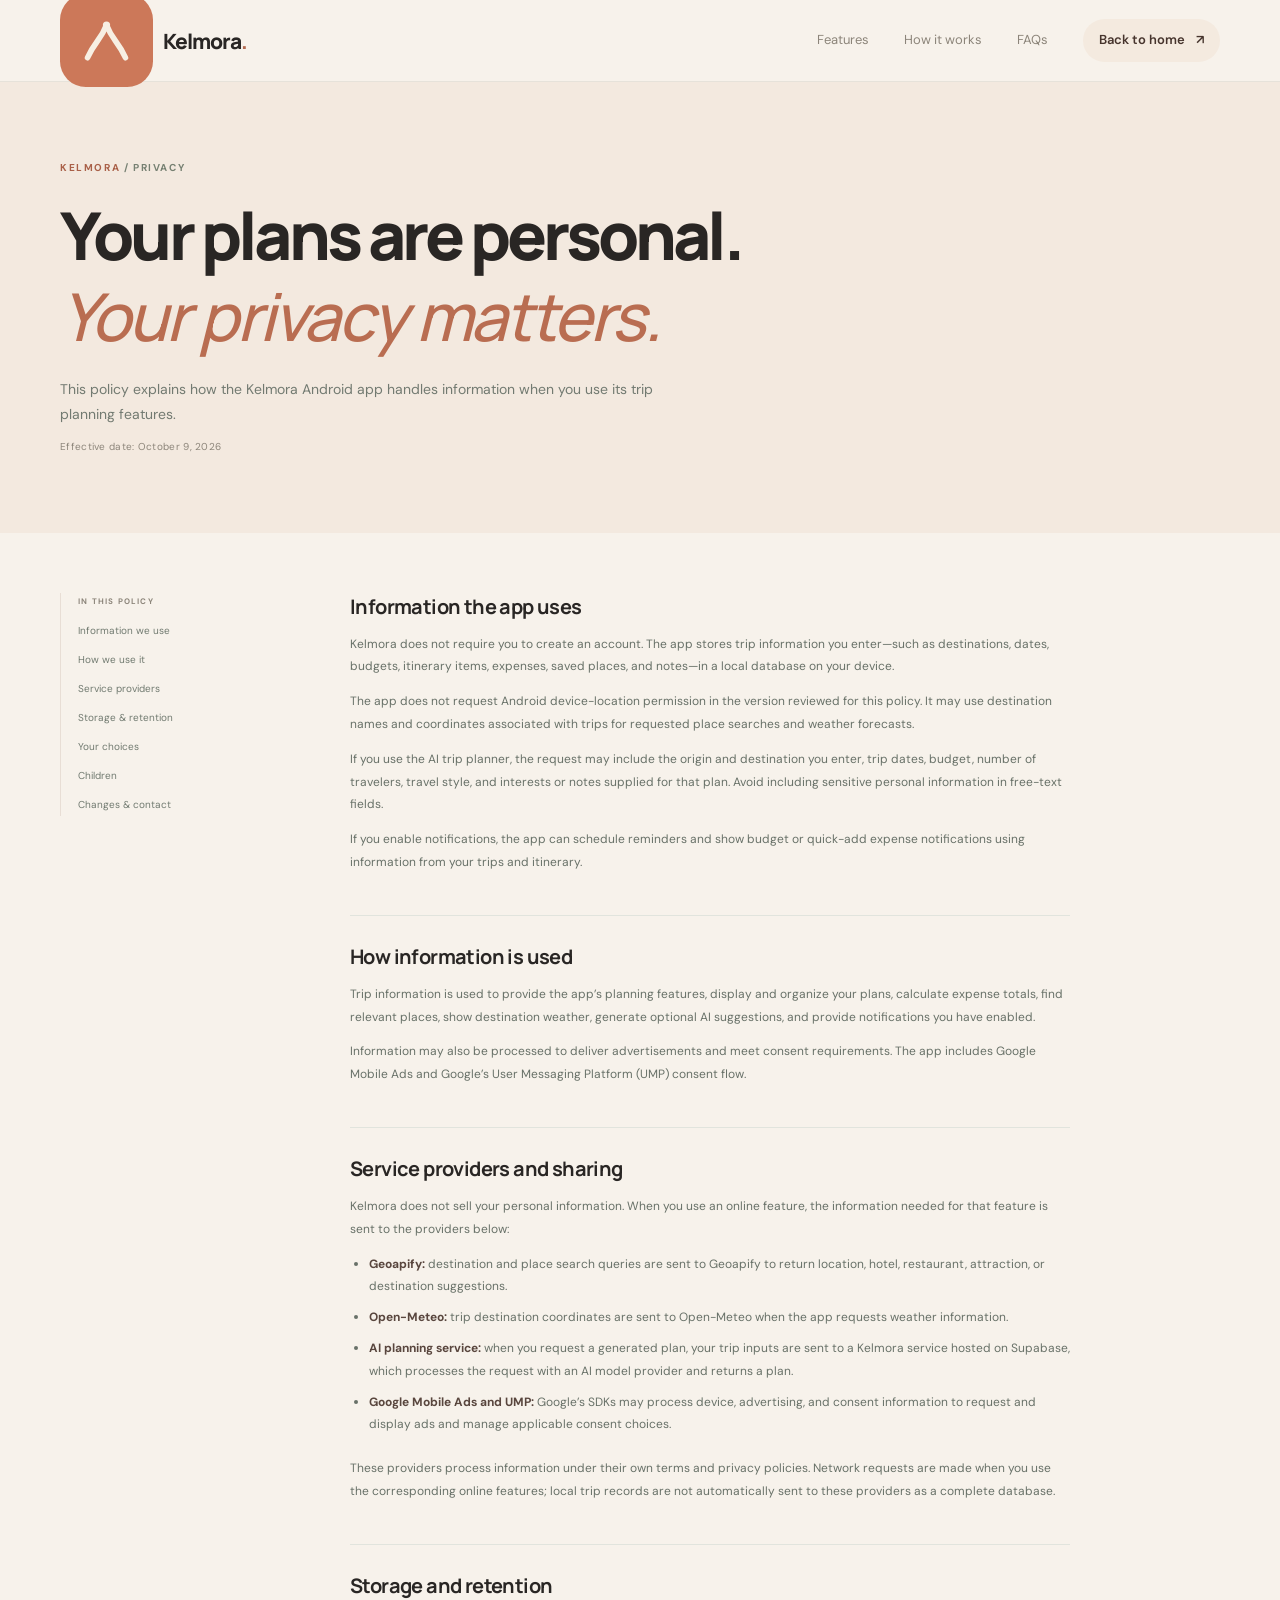
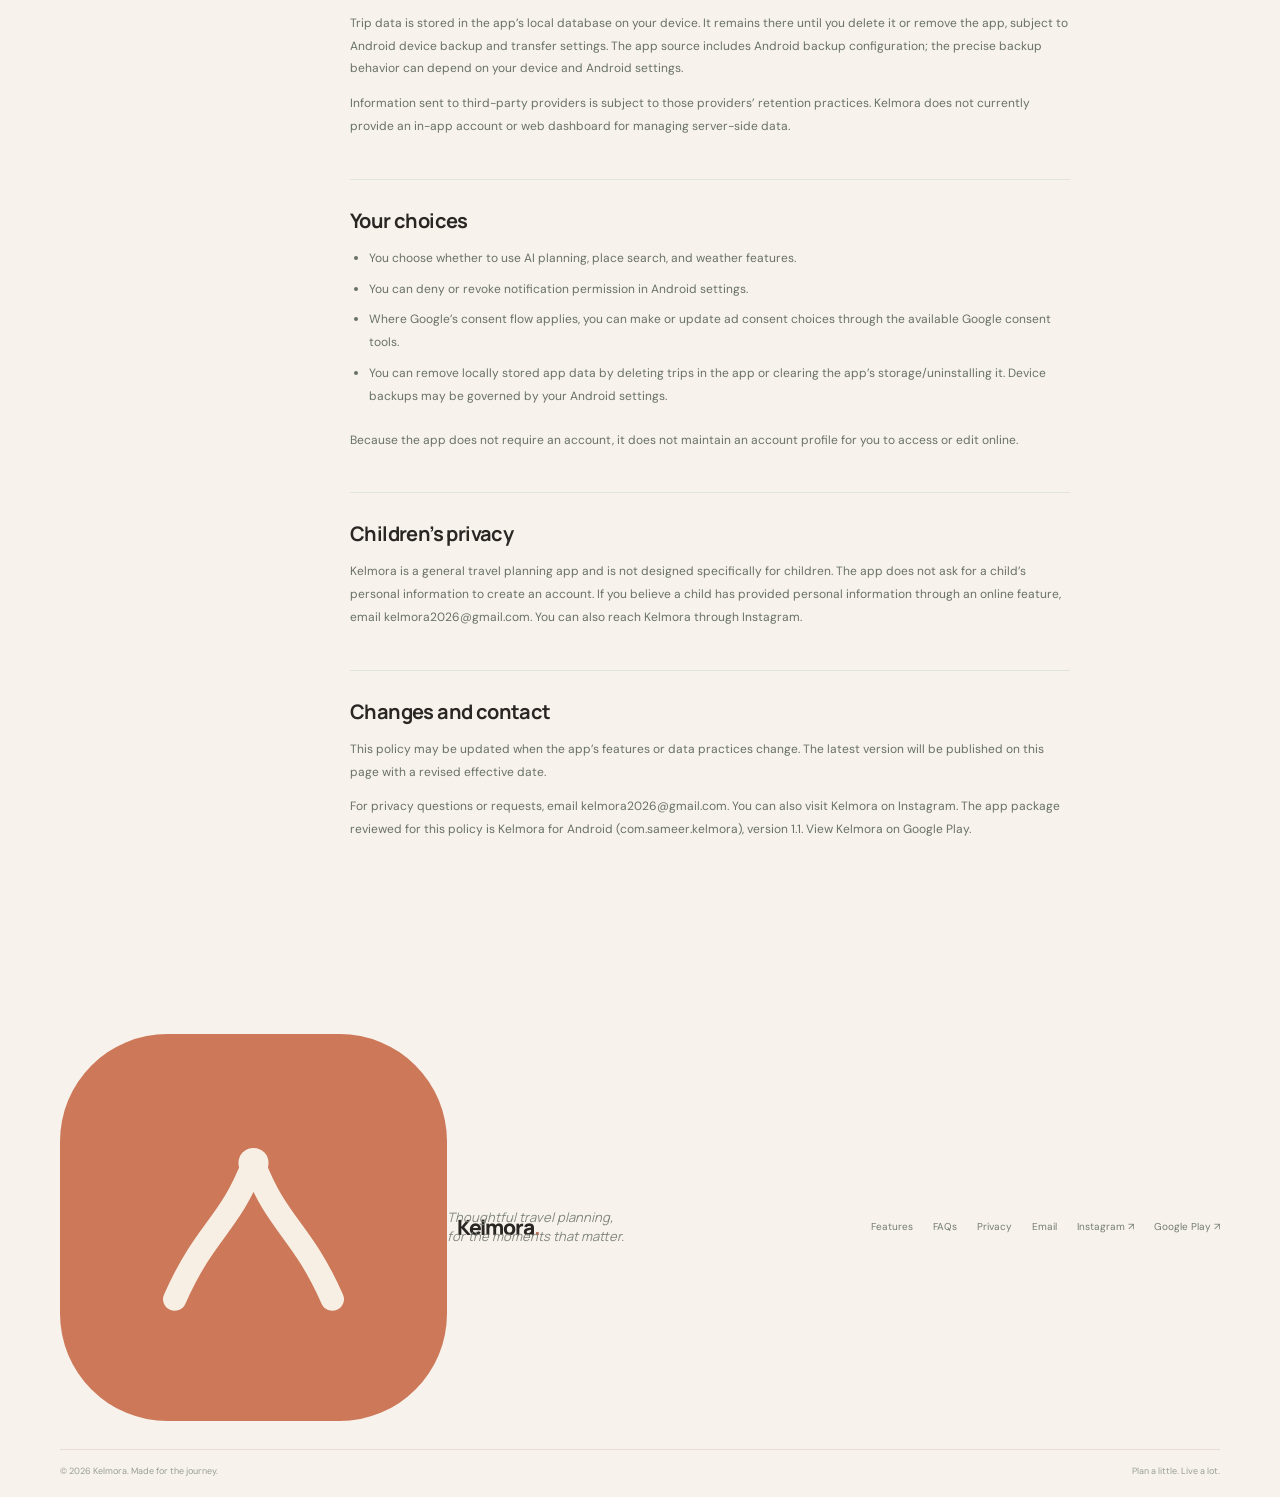
==== privacy.html @ a99af3a4 "Add files via upload" ====
<!doctype html>
<html lang="en">
<head>
  <meta charset="utf-8"><meta name="viewport" content="width=device-width, initial-scale=1"><meta name="theme-color" content="#F7F2EB">
  <meta name="description" content="Learn what information Kelmora uses, why it is used, and the choices available to you.">
  <title>Privacy Policy — Kelmora</title><link rel="preconnect" href="https://fonts.googleapis.com"><link rel="preconnect" href="https://fonts.gstatic.com" crossorigin><link href="https://fonts.googleapis.com/css2?family=DM+Sans:wght@400;500;600;700&family=Manrope:wght@400;500;600;700;800&display=swap" rel="stylesheet"><link rel="stylesheet" href="style.css"><script src="script.js" defer></script>
</head>
<body class="policy-page"><a class="skip-link" href="#main">Skip to content</a><header class="site-header"><nav class="nav shell" aria-label="Main navigation"><a class="brand" href="index.html"><img class="brand-logo" src="assets/kelmora-logo.svg" alt=""><span>Kelmora<span class="brand-period">.</span></span></a><button class="menu-toggle" type="button" aria-expanded="false" aria-controls="nav-links" aria-label="Open navigation"><span></span><span></span></button><div class="nav-links" id="nav-links"><a href="index.html#features">Features</a><a href="index.html#how-it-works">How it works</a><a href="index.html#faq">FAQs</a><a class="nav-cta" href="index.html">Back to home <span>↗</span></a></div></nav></header>
<main id="main"><section class="policy-hero"><div class="shell"><p class="eyebrow"><a href="index.html">KELMORA</a> / PRIVACY</p><h1>Your plans are personal.<br><em>Your privacy matters.</em></h1><p class="policy-intro">This policy explains how the Kelmora Android app handles information when you use its trip planning features.</p><p class="policy-date">Effective date: October 9, 2026</p></div></section><section class="shell policy-layout"><aside class="policy-aside"><span>IN THIS POLICY</span><a href="#collect">Information we use</a><a href="#use">How we use it</a><a href="#sharing">Service providers</a><a href="#storage">Storage & retention</a><a href="#choices">Your choices</a><a href="#children">Children</a><a href="#changes">Changes & contact</a></aside><article class="policy-content">
<section id="collect"><h2>Information the app uses</h2><p>Kelmora does not require you to create an account. The app stores trip information you enter—such as destinations, dates, budgets, itinerary items, expenses, saved places, and notes—in a local database on your device.</p><p>The app does not request Android device-location permission in the version reviewed for this policy. It may use destination names and coordinates associated with trips for requested place searches and weather forecasts.</p><p>If you use the AI trip planner, the request may include the origin and destination you enter, trip dates, budget, number of travelers, travel style, and interests or notes supplied for that plan. Avoid including sensitive personal information in free-text fields.</p><p>If you enable notifications, the app can schedule reminders and show budget or quick-add expense notifications using information from your trips and itinerary.</p></section>
<section id="use"><h2>How information is used</h2><p>Trip information is used to provide the app’s planning features, display and organize your plans, calculate expense totals, find relevant places, show destination weather, generate optional AI suggestions, and provide notifications you have enabled.</p><p>Information may also be processed to deliver advertisements and meet consent requirements. The app includes Google Mobile Ads and Google’s User Messaging Platform (UMP) consent flow.</p></section>
<section id="sharing"><h2>Service providers and sharing</h2><p>Kelmora does not sell your personal information. When you use an online feature, the information needed for that feature is sent to the providers below:</p><ul><li><b>Geoapify:</b> destination and place search queries are sent to Geoapify to return location, hotel, restaurant, attraction, or destination suggestions.</li><li><b>Open-Meteo:</b> trip destination coordinates are sent to Open-Meteo when the app requests weather information.</li><li><b>AI planning service:</b> when you request a generated plan, your trip inputs are sent to a Kelmora service hosted on Supabase, which processes the request with an AI model provider and returns a plan.</li><li><b>Google Mobile Ads and UMP:</b> Google’s SDKs may process device, advertising, and consent information to request and display ads and manage applicable consent choices.</li></ul><p>These providers process information under their own terms and privacy policies. Network requests are made when you use the corresponding online features; local trip records are not automatically sent to these providers as a complete database.</p></section>
<section id="storage"><h2>Storage and retention</h2><p>Trip data is stored in the app’s local database on your device. It remains there until you delete it or remove the app, subject to Android device backup and transfer settings. The app source includes Android backup configuration; the precise backup behavior can depend on your device and Android settings.</p><p>Information sent to third-party providers is subject to those providers’ retention practices. Kelmora does not currently provide an in-app account or web dashboard for managing server-side data.</p></section>
<section id="choices"><h2>Your choices</h2><ul><li>You choose whether to use AI planning, place search, and weather features.</li><li>You can deny or revoke notification permission in Android settings.</li><li>Where Google’s consent flow applies, you can make or update ad consent choices through the available Google consent tools.</li><li>You can remove locally stored app data by deleting trips in the app or clearing the app’s storage/uninstalling it. Device backups may be governed by your Android settings.</li></ul><p>Because the app does not require an account, it does not maintain an account profile for you to access or edit online.</p></section>
<section id="children"><h2>Children’s privacy</h2><p>Kelmora is a general travel planning app and is not designed specifically for children. The app does not ask for a child’s personal information to create an account. If you believe a child has provided personal information through an online feature, email <a href="mailto:kelmora2026@gmail.com">kelmora2026@gmail.com</a>. You can also reach Kelmora through <a href="https://www.instagram.com/kelmora.travel?mdxt=aHFxenk0aW1veGFu" target="_blank" rel="noopener noreferrer">Instagram</a>.</p></section>
<section id="changes"><h2>Changes and contact</h2><p>This policy may be updated when the app’s features or data practices change. The latest version will be published on this page with a revised effective date.</p><p>For privacy questions or requests, email <a href="mailto:kelmora2026@gmail.com">kelmora2026@gmail.com</a>. You can also visit <a href="https://www.instagram.com/kelmora.travel?mdxt=aHFxenk0aW1veGFu" target="_blank" rel="noopener noreferrer">Kelmora on Instagram</a>. The app package reviewed for this policy is Kelmora for Android (com.sameer.kelmora), version 1.1. <a href="https://play.google.com/store/apps/details?id=com.sameer.kelmora" target="_blank" rel="noopener noreferrer">View Kelmora on Google Play</a>.</p></section>
</article></section></main><footer class="footer"><div class="shell footer-top"><a class="brand" href="index.html"><img class="brand-logo" src="assets/kelmora-logo.svg" alt=""><span>Kelmora<span class="brand-period">.</span></span></a><p>Thoughtful travel planning,<br>for the moments that matter.</p><div class="footer-links"><a href="index.html#features">Features</a><a href="index.html#faq">FAQs</a><a href="privacy.html">Privacy</a><a href="mailto:kelmora2026@gmail.com">Email</a><a href="https://www.instagram.com/kelmora.travel?mdxt=aHFxenk0aW1veGFu" target="_blank" rel="noopener noreferrer">Instagram ↗</a><a href="https://play.google.com/store/apps/details?id=com.sameer.kelmora" target="_blank" rel="noopener noreferrer">Google Play ↗</a></div></div><div class="shell footer-bottom"><span>© <span data-year>2026</span> Kelmora. Made for the journey.</span><span>Plan a little. Live a lot.</span></div></footer></body></html>
---- style.css ----
:root{--paper:#F7F2EB;--ink:#292624;--muted:#8C857A;--accent:#CC7859;--deep:#292624;--line:#E8DED5;--serif:var(--display);--sans:'DM Sans',sans-serif;--display:'Manrope',var(--sans)}*{box-sizing:border-box}html{scroll-behavior:smooth;scroll-padding-top:90px}body{margin:0;background:var(--paper);color:var(--ink);font-family:var(--sans);font-size:15px;line-height:1.6;-webkit-font-smoothing:antialiased}a{color:inherit;text-decoration:none}.shell{width:min(1160px,calc(100% - 64px));margin-inline:auto}.skip-link{position:absolute;left:12px;top:-60px;padding:10px 16px;background:#fff;z-index:20}.skip-link:focus{top:12px}.site-header{height:82px;border-bottom:1px solid rgba(41,38,36,.08);position:relative;z-index:10}.nav{height:100%;display:flex;align-items:center;justify-content:space-between}.brand{display:inline-flex;align-items:center;gap:10px;font:800 21px var(--display);letter-spacing:-1.1px}.brand-mark{width:32px;height:32px;border-radius:50%;display:grid;place-items:center;background:#F0E2D8;color:#9B5842;font:800 19px var(--display);font-style:italic}.brand-period{color:#B36A50}.nav-links{display:flex;align-items:center;gap:35px;font-size:13px;color:#8C857A}.nav-links>a:not(.nav-cta):hover,.footer-links a:hover{color:#7B5140}.nav-cta{background:#F4EADF;padding:11px 16px;border-radius:24px;color:#46342D;font-weight:600}.nav-cta span{margin-left:8px}.menu-toggle{display:none}.hero{min-height:650px;display:grid;grid-template-columns: .92fr 1.08fr;align-items:center;position:relative;padding-top:50px;padding-bottom:75px}.hero-copy{padding:0 0 18px 12px;position:relative;z-index:2}.eyebrow{font-size:10px;letter-spacing:1.6px;color:#768072;font-weight:700}.eyebrow-dot{display:inline-block;width:7px;height:7px;background:#B36A50;border-radius:50%;margin-right:8px}h1,h2,h3,p{margin-top:0}.hero h1{font:500 clamp(58px,7vw,88px)/.99 var(--display);letter-spacing:-5.6px;margin:27px 0 20px}.hero h1 em,h2 em,.closing h2 em{font:italic 500 1em var(--serif);letter-spacing:-3.8px;color:#B36A50}.hero-text{max-width:405px;font-size:16px;line-height:1.8;color:#717971}.hero-actions{display:flex;align-items:center;gap:25px;margin-top:29px}.button{display:inline-flex;align-items:center;gap:22px;padding:14px 20px;border-radius:28px;font-size:12px;font-weight:700;transition:transform .2s ease,background .2s ease}.button:hover{transform:translateY(-2px)}.button-dark{color:white;background:#292624}.button-dark:hover{background:#A95F46}.text-link{font-size:12px;color:#5A4942;font-weight:600}.text-link span{margin-left:8px}.hero-note{margin-top:45px;display:flex;align-items:center;gap:13px;font-size:11px;color:#81877f}.avatar-stack{display:flex}.avatar-stack i{display:grid;place-items:center;font-style:normal;width:25px;height:25px;border-radius:50%;border:2px solid var(--paper);margin-right:-7px;background:#F1DDC9;color:#9B5842;font-size:11px}.avatar-stack i:nth-child(2){background:#E9D7C9}.avatar-stack i:nth-child(3){background:#F0E2D8}.hero-art{height:510px;position:relative;overflow:hidden;border-radius:260px 260px 22px 22px;background:linear-gradient(157deg,#F3E9DF 0%,#E9D7C9 53%,#E1C7B7 100%);margin-left:5px}.sun{position:absolute;width:165px;height:165px;border-radius:50%;background:#EAC5A4;right:19%;top:62px;opacity:.86}.hill{position:absolute;border-radius:50% 50% 0 0;transform:rotate(-9deg)}.hill-back{width:670px;height:310px;bottom:42px;left:-90px;background:#D5AA8E;transform:rotate(8deg)}.hill-front{width:660px;height:260px;bottom:-75px;left:-94px;background:#C17B5D;transform:rotate(-8deg)}.art-label{position:absolute;top:45px;left:40px;z-index:1;color:#A45D45}.art-label span{display:block;font-size:8px;letter-spacing:1.3px;font-weight:700}.art-label b{display:block;margin-top:5px;font:italic 18px var(--serif);font-weight:500}.route{position:absolute;z-index:1;border:1px dashed rgba(255,255,255,.77);border-color:rgba(255,255,255,.75) transparent transparent transparent;border-radius:50%;transform:rotate(-17deg)}.route-one{width:350px;height:185px;left:80px;top:169px}.route-two{width:244px;height:115px;left:122px;top:210px;transform:rotate(23deg)}.route-pin{position:absolute;z-index:2;display:grid;place-items:center;width:24px;height:24px;border-radius:50%;background:#F7EFE3;color:#A96048;font-size:12px;box-shadow:0 3px 12px #29262430}.pin-one{top:190px;left:105px}.pin-two{top:275px;right:96px;font-size:8px}.trip-card{position:absolute;z-index:3;right:31px;top:202px;width:255px;padding:17px 18px 13px;background:rgba(255,255,255,.94);border:1px solid #fff;border-radius:13px;box-shadow:0 16px 45px #29262427}.trip-card-top{display:flex;align-items:center;gap:9px}.trip-icon{display:grid;place-items:center;width:24px;height:24px;border-radius:7px;background:#F4EADF;color:#B7684D}.trip-status{font-size:8px;letter-spacing:1px;font-weight:700;color:#8C857A}.more{margin-left:auto;font-size:10px;letter-spacing:2px;color:#a0a69e}.trip-destination{font:700 20px var(--display);letter-spacing:-.6px;margin-top:13px}.trip-dates{color:#8C857A;font-size:9px;margin-top:2px}.trip-divider{height:1px;background:#E8DED5;margin:15px 0 12px}.trip-row{display:flex;align-items:center;gap:9px}.trip-mini-icon{display:grid;place-items:center;width:29px;height:29px;border-radius:8px;background:#F4EADF;color:#A77F5B}.trip-row b,.trip-row small{display:block}.trip-row b{font-size:9px}.trip-row small{font-size:8px;color:#8C857A}.arrow-round{margin-left:auto;width:23px;height:23px;border-radius:50%;background:#F5EEE7;display:grid;place-items:center;font-size:10px;color:#A96048}.floating-note{position:absolute;z-index:3;left:23px;bottom:111px;background:#FFFCF7;padding:11px 15px;border-radius:10px;display:flex;align-items:center;gap:10px;box-shadow:0 8px 24px #29262420}.floating-spark{font-size:19px;color:#B36A50}.floating-note b,.floating-note small{display:block}.floating-note b{font-size:10px}.floating-note small{font-size:8px;color:#8C857A}.art-caption{position:absolute;z-index:2;right:26px;bottom:24px;color:#F5EEE7;font-size:9px;letter-spacing:.5px}.hero-bottom{position:absolute;bottom:25px;left:0;right:0;border-top:1px solid #E8DED5;padding-top:16px;display:flex;justify-content:space-between;color:#8C857A;font-size:8px;letter-spacing:1.4px;font-weight:700}.hero-bottom span:nth-child(2){letter-spacing:.4px;font-size:10px;font-weight:500}.section-pad{padding:115px 0}.intro{background:#F3E9DF}.intro-grid{display:grid;grid-template-columns:1fr 1fr;align-items:end}.intro h2,.section-heading h2,.trust-grid h2{font:500 clamp(38px,4.2vw,55px)/1.1 var(--display);letter-spacing:-2.8px;margin:17px 0 0}.intro h2 em,.section-heading h2 em,.trust-grid h2 em{color:#B96D51}.intro-copy{max-width:420px;margin-left:auto;padding-bottom:7px}.intro-copy p{font-size:15px;line-height:1.85;color:#757c73;margin-bottom:20px}.feature-section{padding-top:34px;padding-bottom:105px;display:grid;grid-template-columns:1fr 1fr;gap:20px}.feature-card{position:relative;overflow:hidden;min-height:400px;border-radius:15px;padding:34px;display:flex;flex-direction:column}.feature-large{grid-column:1/-1;min-height:450px;background:#F3E9DF;display:grid;grid-template-columns:.9fr 1.1fr;align-items:center}.feature-green{background:#F0E2D8}.feature-cream{background:#F3E9DF}.feature-lilac{background:#F3E9DF}.feature-copy{position:relative;z-index:2}.feature-number{font-size:8px;font-weight:700;letter-spacing:1.3px;color:#768172}.feature-card h3{font:600 30px/1.13 var(--display);letter-spacing:-1.5px;margin:18px 0 10px}.feature-card p{font-size:12px;line-height:1.8;color:#70786f;max-width:260px;margin-bottom:18px}.round-link{width:31px;height:31px;display:grid;place-items:center;border:1px solid #a9b3a5;border-radius:50%;font-size:12px;color:#8C513E;transition:all .2s}.round-link:hover{background:#8C513E;color:white}.mini-dashboard{position:relative;justify-self:center;width:min(370px,100%);background:#FFFCF7;border:1px solid white;border-radius:12px;padding:17px 20px;box-shadow:0 16px 40px #29262412;transform:rotate(1.4deg)}.dash-top{display:flex;align-items:center;gap:9px;font-size:8px;font-weight:700;color:#8C857A;letter-spacing:1px}.dash-logo{font:800 15px var(--display);letter-spacing:-1px;color:#B7684D}.dash-plus{margin-left:auto;width:22px;height:22px;border-radius:50%;display:grid;place-items:center;background:#F4EADF;color:#AC644B;font-size:14px}.dash-title{margin:20px 0 12px;font:700 15px var(--display);letter-spacing:-.5px}.dash-title span{float:right;color:#97a28f;font-size:12px}.dash-place{display:flex;align-items:center;gap:10px;border:1px solid #F5EEE7;border-radius:8px;padding:8px;margin-bottom:7px}.place-art{width:48px;height:42px;border-radius:5px;position:relative;overflow:hidden;background:linear-gradient(#E6C39E 0 54%,#C59A68 54%)}.place-art span{position:absolute;right:7px;top:2px;color:#F7EFE3;font-size:12px}.place-art i,.place-art b{position:absolute;bottom:-7px;width:30px;height:32px;border-radius:50% 50% 0 0;background:#C17B5D;left:-5px}.place-art b{left:20px;width:38px;height:23px;background:#D5AA8E}.dash-place>div:nth-child(2) b,.dash-place>div:nth-child(2) small{display:block}.dash-place>div:nth-child(2) b{font-size:9px}.dash-place>div:nth-child(2) small{font-size:8px;color:#8C857A}.place-arrow{margin-left:auto;color:#AC644B;font-size:10px}.place-art-two{background:linear-gradient(#E6C8B2,#D5AA8E)}.place-art-two i{background:#AA8B7B}.place-art-two b{background:#E0B999}.dash-footer{margin-top:14px;display:flex;justify-content:space-between;padding:10px;background:#F5EEE7;border-radius:6px}.dash-footer span{font-size:7px;letter-spacing:1px;color:#8C857A}.dash-footer b{font-size:8px}.feature-green .feature-copy,.feature-cream .feature-copy,.feature-lilac .feature-copy{padding-bottom:215px}.itinerary-art{position:absolute;left:35px;right:35px;bottom:26px;background:#FFFCF7;border-radius:10px;padding:16px 18px 13px;box-shadow:0 12px 30px #29262410}.itinerary-header{display:flex;justify-content:space-between;color:#8C857A;font-size:8px;letter-spacing:.7px;font-weight:700;margin-bottom:14px}.timeline-item{position:relative;padding:0 0 11px 48px;border-left:1px solid #E8DED5;margin-left:4px;display:flex;flex-direction:column}.timeline-item:last-of-type{border-left-color:transparent}.timeline-dot{position:absolute;left:-4px;top:3px;width:7px;height:7px;border-radius:50%;background:#E1C7B7;border:1px solid white}.timeline-item.active .timeline-dot{background:#AC644B;box-shadow:0 0 0 3px #F3E9DF}.timeline-item small{font-size:7px;color:#8C857A}.timeline-item b{font-size:9px;margin-top:1px}.timeline-item span{font-size:7px;color:#8C857A}.itinerary-tail{border-top:1px solid #F5EEE7;padding-top:9px;font-size:8px;color:#8C857A}.leaf-doodle{position:absolute;right:13px;top:68px;color:#E9D2C2;font-size:20px}.budget-art{position:absolute;left:35px;right:35px;bottom:27px;background:#FFFCF7;border:1px solid white;border-radius:10px;padding:18px;box-shadow:0 12px 30px #29262410}.budget-label{font-size:7px;letter-spacing:1.1px;color:#8C857A;font-weight:700}.budget-label span{float:right;letter-spacing:2px}.budget-amount{margin-top:8px;font:700 21px var(--display);letter-spacing:-.7px}.budget-amount small{font:400 9px var(--sans);color:#8C857A;letter-spacing:0}.budget-bar{height:6px;border-radius:8px;background:#E8DED5;margin:11px 0 7px}.budget-bar i{display:block;width:61%;height:100%;border-radius:8px;background:#CC7859}.budget-legend{display:flex;justify-content:space-between;font-size:8px;color:#8C857A}.budget-legend span{display:flex;align-items:center;gap:5px}.legend-green{width:6px;height:6px;border-radius:50%;background:#CC7859}.budget-legend b{color:#8C513E}.budget-line{height:1px;background:#eaede7;margin:13px 0 4px}.budget-entry{display:flex;align-items:center;gap:8px;padding:7px 0}.entry-icon{width:25px;height:25px;display:grid;place-items:center;border-radius:7px;background:#F4EADF;color:#9c8052;font-size:11px}.entry-yellow{background:#F4EADF;color:#AC644B}.budget-entry span:nth-child(2){flex:1}.budget-entry b,.budget-entry small{display:block}.budget-entry b{font-size:8px}.budget-entry small{font-size:7px;color:#8C857A}.budget-entry strong{font-size:8px}.notes-art{position:absolute;left:45px;right:45px;bottom:27px;height:220px}.note-paper{position:absolute;inset:5px 8px 0;background:#FFFCF7;border-radius:4px;padding:17px 19px;box-shadow:0 14px 28px #29262413;transform:rotate(-2deg)}.note-top{display:flex;justify-content:space-between;color:#8C857A;font-size:7px;letter-spacing:1px}.note-top span+span{font-size:13px;color:#9A7665}.note-heading{font:italic 17px var(--serif);margin:13px 0 11px;color:#40342F}.note-line{font-size:8px;color:#687169;padding:5px 0;border-bottom:1px solid #f1efe9}.note-line i{display:inline-grid;place-items:center;width:11px;height:11px;border:1px solid #E1C7B7;border-radius:3px;margin-right:7px;font-style:normal;color:#A96048;font-size:8px}.note-line.checked i{background:#F3E9DF}.note-footer{font:italic 9px var(--serif);margin-top:11px;color:#8C857A}.note-footer span{float:right;color:#A77469}.note-flower{position:absolute;right:2px;top:-2px;font-size:34px;color:#C98C6D;transform:rotate(15deg)}.quote-band{background:#CC7859;color:#FAF7F2;padding:82px 0}.quote-inner{display:flex;align-items:center;justify-content:center;position:relative}.quote-mark{font:90px var(--serif);opacity:.4;margin-right:23px;align-self:flex-start;line-height:1}.quote-inner p{font:500 39px/1.16 var(--display);letter-spacing:-1.7px;margin:0}.quote-inner em{font:italic 500 1em var(--serif);color:#e8d9b9}.quote-side{position:absolute;right:0;bottom:3px;font-size:8px;letter-spacing:1.2px;line-height:1.8;color:#E9D7C9}.how{background:#FAF7F2}.section-heading{text-align:center;max-width:510px;margin:0 auto}.section-heading h2{margin-top:13px}.section-sub{font-size:13px;line-height:1.8;color:#7d847b;margin:17px auto 0;max-width:385px}.steps{display:grid;grid-template-columns:repeat(3,1fr);gap:20px;margin-top:58px}.step{min-height:220px;border-top:1px solid #E8DED5;padding:23px 26px;position:relative}.step-num{position:absolute;right:20px;top:21px;color:#9ca499;font-size:9px;letter-spacing:1px}.step-icon{width:40px;height:40px;display:grid;place-items:center;border-radius:12px;background:#F4EADF;color:#AC644B;font-size:20px}.step h3{font:700 15px var(--display);letter-spacing:-.4px;margin:20px 0 8px}.step p{font-size:11px;color:#7b8279;line-height:1.8;max-width:230px}.trust-section{background:#F3E9DF;padding:95px 0}.trust-grid{display:grid;grid-template-columns:.9fr 1.1fr;gap:60px}.trust-grid h2{margin-top:15px}.trust-points>div{display:grid;grid-template-columns:32px 1fr;gap:10px;padding:0 0 17px;margin-bottom:17px;border-bottom:1px solid #E8DED5}.trust-points>div>span{width:26px;height:26px;display:grid;place-items:center;border-radius:50%;background:#F0E2D8;color:#B36A50;font-size:13px}.trust-points p{font-size:11px;line-height:1.8;color:#777f75;margin:0}.trust-points p b{color:#46342D;font-size:12px}.trust-points .text-link{display:inline-block;margin:7px 0 0 42px}.faq{background:#FAF7F2}.faq-grid{display:grid;grid-template-columns:.75fr 1.25fr;gap:80px}.faq .section-heading{text-align:left;margin:0}.faq .section-sub{margin-left:0}.faq-list details{border-bottom:1px solid #E8DED5}.faq-list details:first-child{border-top:1px solid #E8DED5}.faq-list summary{list-style:none;cursor:pointer;padding:20px 2px;display:flex;justify-content:space-between;align-items:center;font:600 13px var(--display)}.faq-list summary::-webkit-details-marker{display:none}.faq-list summary span{font-size:19px;font-weight:400;color:#B96D51;transition:transform .2s}.faq-list details[open] summary span{transform:rotate(45deg)}.faq-list details p{max-width:540px;color:#777f76;font-size:11px;line-height:1.85;margin:0;padding:0 28px 20px 2px}.closing{background:#292624;color:#FAF7F2;overflow:hidden;position:relative;text-align:center;padding:100px 0 105px}.closing-inner{position:relative;z-index:1}.closing .eyebrow{color:#E1C7B7}.closing-star{display:inline-block;font-size:24px;color:#E9D2C2;margin-bottom:9px}.closing h2{font:500 clamp(45px,6vw,68px)/1.02 var(--display);letter-spacing:-3.8px;margin:17px 0}.closing h2 em{color:#E9D7C9}.closing-inner>p:not(.eyebrow){font-size:12px;color:#E9D7C9;margin:0 auto 22px}.button-light{background:#FAF7F2;color:#46342D}.button-light:hover{background:white}.closing-orbit{position:absolute;width:400px;height:220px;border:1px solid #F7EFE350;border-radius:50%;z-index:-1}.orbit-a{left:-240px;top:10px;transform:rotate(-28deg)}.orbit-b{right:-240px;bottom:-10px;transform:rotate(23deg)}.footer{background:#F7F2EB}.footer-top{display:grid;grid-template-columns:1fr 1fr 1fr;align-items:center;padding:35px 0 28px}.footer-top>p{font:italic 13px/1.5 var(--serif);color:#80877e;margin:0}.footer-links{display:flex;flex-wrap:wrap;gap:12px 20px;justify-content:flex-end;font-size:10px;color:#747d73}.footer-bottom{border-top:1px solid #E8DED5;display:flex;justify-content:space-between;padding:14px 0 19px;color:#999f96;font-size:9px}.policy-hero{background:#F3E9DF;padding:78px 0 68px}.policy-hero .eyebrow a{color:#A96048}.policy-hero h1{font:500 clamp(41px,5.5vw,66px)/1.08 var(--display);letter-spacing:-3.8px;margin:24px 0 16px}.policy-hero h1 em{font:italic 500 1em var(--serif);letter-spacing:-2.4px;color:#B96D51}.policy-intro{max-width:600px;color:#727a71;font-size:14px;line-height:1.8;margin-bottom:11px}.policy-date{font-size:10px;letter-spacing:.3px;color:#8C857A}.policy-layout{display:grid;grid-template-columns:220px minmax(0,720px);gap:70px;padding-top:60px;padding-bottom:90px}.policy-aside{align-self:start;position:sticky;top:30px;display:flex;flex-direction:column;gap:13px;border-left:1px solid #E8DED5;padding:2px 0 3px 17px}.policy-aside span{font-size:8px;letter-spacing:1.2px;font-weight:700;color:#8C857A;margin-bottom:3px}.policy-aside a{font-size:10px;color:#717a70}.policy-aside a:hover{color:#7B5140}.policy-content section{padding:0 0 29px;margin:0 0 27px;border-bottom:1px solid #e1e4dd;scroll-margin-top:40px}.policy-content section:last-child{border:0}.policy-content h2{font:700 20px var(--display);letter-spacing:-.6px;margin:0 0 13px}.policy-content p,.policy-content li{font-size:12px;line-height:1.9;color:#687168}.policy-content p{margin:0 0 12px}.policy-content ul{padding-left:19px;margin:0 0 13px}.policy-content li{padding:0 0 8px}.policy-content b{color:#59463E}.policy-note{background:#F3E9DF;padding:15px 17px;border-radius:8px;font-size:11px!important}.policy-note b{display:block;margin-bottom:4px}@media(max-width:900px){.shell{width:min(100% - 42px,720px)}.hero{grid-template-columns:1fr 1fr;min-height:570px}.hero h1{font-size:64px}.hero-art{height:440px}.trip-card{right:15px;top:185px;width:220px}.floating-note{left:12px;bottom:85px}.feature-section{gap:14px}.feature-large{min-height:400px}.feature-card{padding:25px;min-height:375px}.policy-layout{grid-template-columns:170px 1fr;gap:35px}}@media(max-width:650px){.shell{width:calc(100% - 38px)}.site-header{height:68px}.brand{font-size:19px}.brand-logo{width:29px;height:29px}.menu-toggle{display:flex;flex-direction:column;gap:5px;border:0;background:#F4EADF;border-radius:50%;width:38px;height:38px;align-items:center;justify-content:center;cursor:pointer}.menu-toggle span{height:1.5px;width:15px;background:#614337;transition:transform .2s}.menu-toggle[aria-expanded=true] span:first-child{transform:translateY(3.2px) rotate(45deg)}.menu-toggle[aria-expanded=true] span:last-child{transform:translateY(-3.2px) rotate(-45deg)}.nav-links{display:none;position:absolute;top:67px;left:0;right:0;background:#F7F2EB;padding:18px 20px 22px;box-shadow:0 14px 22px #29262413;align-items:stretch;gap:0;flex-direction:column}.nav-links.is-open{display:flex}.nav-links>a{padding:12px 4px}.nav-links .nav-cta{margin-top:8px;text-align:center}.hero{display:flex;flex-direction:column;align-items:stretch;padding-top:58px;padding-bottom:80px;min-height:0}.hero-copy{padding:0}.hero h1{font-size:clamp(57px,15vw,76px);letter-spacing:-4px;margin-top:20px}.hero h1 em{letter-spacing:-3px}.hero-text{font-size:14px;max-width:340px}.hero-actions{gap:17px;flex-wrap:wrap}.hero-note{margin-top:27px}.hero-art{height:410px;margin:37px 0 0;border-radius:210px 210px 17px 17px}.sun{width:125px;height:125px;top:56px}.trip-card{width:215px;right:15px;top:174px}.route-one{left:15px;top:157px}.route-two{left:58px;top:196px}.floating-note{bottom:68px;left:12px}.hero-bottom{bottom:20px}.hero-bottom span:nth-child(2){display:none}.hero-bottom .scroll-cue{margin-left:auto}.section-pad{padding:78px 0}.intro-grid{grid-template-columns:1fr;gap:21px}.intro h2,.section-heading h2,.trust-grid h2{font-size:42px;letter-spacing:-2px}.intro-copy{margin:0}.intro-copy p{font-size:13px}.feature-section{grid-template-columns:1fr;padding-top:18px;padding-bottom:70px}.feature-large{grid-column:auto;grid-template-columns:1fr;min-height:570px;align-content:start}.feature-large .feature-copy{padding-bottom:25px}.mini-dashboard{width:min(100%,350px);justify-self:center}.feature-card{min-height:390px;padding:26px}.feature-card h3{font-size:29px}.feature-green .feature-copy,.feature-cream .feature-copy,.feature-lilac .feature-copy{padding-bottom:210px}.itinerary-art,.budget-art{left:25px;right:25px;bottom:23px}.notes-art{left:35px;right:35px;bottom:22px}.quote-band{padding:60px 0}.quote-inner{justify-content:flex-start}.quote-mark{font-size:61px;margin-right:10px}.quote-inner p{font-size:30px;letter-spacing:-1px}.quote-side{position:static;margin-left:auto;font-size:6px;align-self:flex-end;padding-bottom:4px}.steps{grid-template-columns:1fr;gap:3px;margin-top:40px}.step{min-height:0;padding:20px 7px}.step h3{margin-top:13px}.step p{max-width:330px;margin-bottom:0}.trust-section{padding:72px 0}.trust-grid{grid-template-columns:1fr;gap:34px}.faq-grid{grid-template-columns:1fr;gap:35px}.faq .section-heading{max-width:none}.faq-list summary{font-size:12px}.closing{padding:80px 0}.closing h2{font-size:54px;letter-spacing:-2.8px}.footer-top{grid-template-columns:1fr 1fr;gap:19px;padding:30px 0 23px}.footer-top>p{grid-column:1/-1;grid-row:2;font-size:12px}.footer-links{gap:8px 13px}.footer-bottom{font-size:8px}.policy-hero{padding:57px 0 46px}.policy-hero h1{font-size:43px;letter-spacing:-2.4px}.policy-layout{display:block;padding-top:30px;padding-bottom:60px}.policy-aside{position:static;display:grid;grid-template-columns:1fr 1fr;gap:10px 14px;margin-bottom:38px;padding-left:13px}.policy-aside span{grid-column:1/-1}.policy-content h2{font-size:18px}.policy-content p,.policy-content li{font-size:11px}}@media(prefers-reduced-motion:reduce){html{scroll-behavior:auto}*,*::before,*::after{transition:none!important;animation:none!important}}

/* Kelmora app alignment: warm sand, clay, ink and bold sans-serif type. */
em{font-style:normal}
.hero h1,.intro h2,.section-heading h2,.trust-grid h2,.policy-hero h1,.closing h2{font-weight:800}
.feature-card h3{font-weight:800}
.trip-architecture{background:#F3E9DF}
.architecture-head{display:grid;grid-template-columns:1fr .8fr;align-items:end;gap:50px;margin-bottom:34px}
.architecture-head h2{font:800 clamp(38px,4.2vw,55px)/1.1 var(--display);letter-spacing:-2.8px;margin:17px 0 0}
.architecture-head h2 em{color:#CC7859}
.architecture-head>p{max-width:355px;margin:0 0 4px auto;color:#8C857A;font-size:13px;line-height:1.85}
.architecture-grid{display:grid;grid-template-columns:repeat(4,minmax(0,1fr));gap:11px}
.architecture-tile{background:#FFFCF7;border:1px solid rgba(41,38,36,.06);border-radius:12px;min-height:162px;padding:18px 17px}
.module-symbol{display:grid;place-items:center;width:31px;height:31px;border-radius:9px;background:#F4EADF;color:#CC7859;font-size:9px;font-weight:800;letter-spacing:.5px}
.architecture-tile h3{font:800 13px var(--display);letter-spacing:-.2px;margin:14px 0 5px}
.architecture-tile p{font-size:10px;line-height:1.7;color:#8C857A;margin:0;max-width:205px}
.architecture-ai{background:#CC7859;color:#fff}
.architecture-ai .module-symbol{background:rgba(255,255,255,.2);color:#fff}
.architecture-ai p{color:rgba(255,255,255,.83)}
.architecture-foot{display:flex;justify-content:space-between;border-top:1px solid #E8DED5;margin-top:20px;padding-top:13px;color:#8C857A;font-size:8px;font-weight:700;letter-spacing:1px}
@media(max-width:900px){.architecture-grid{grid-template-columns:repeat(2,minmax(0,1fr))}}
@media(max-width:650px){.architecture-head{grid-template-columns:1fr;gap:15px}.architecture-head h2{font-size:42px;letter-spacing:-2px}.architecture-head>p{margin:0}.architecture-grid{gap:8px}.architecture-tile{min-height:150px;padding:15px 13px}.architecture-foot{font-size:7px;letter-spacing:.5px}}
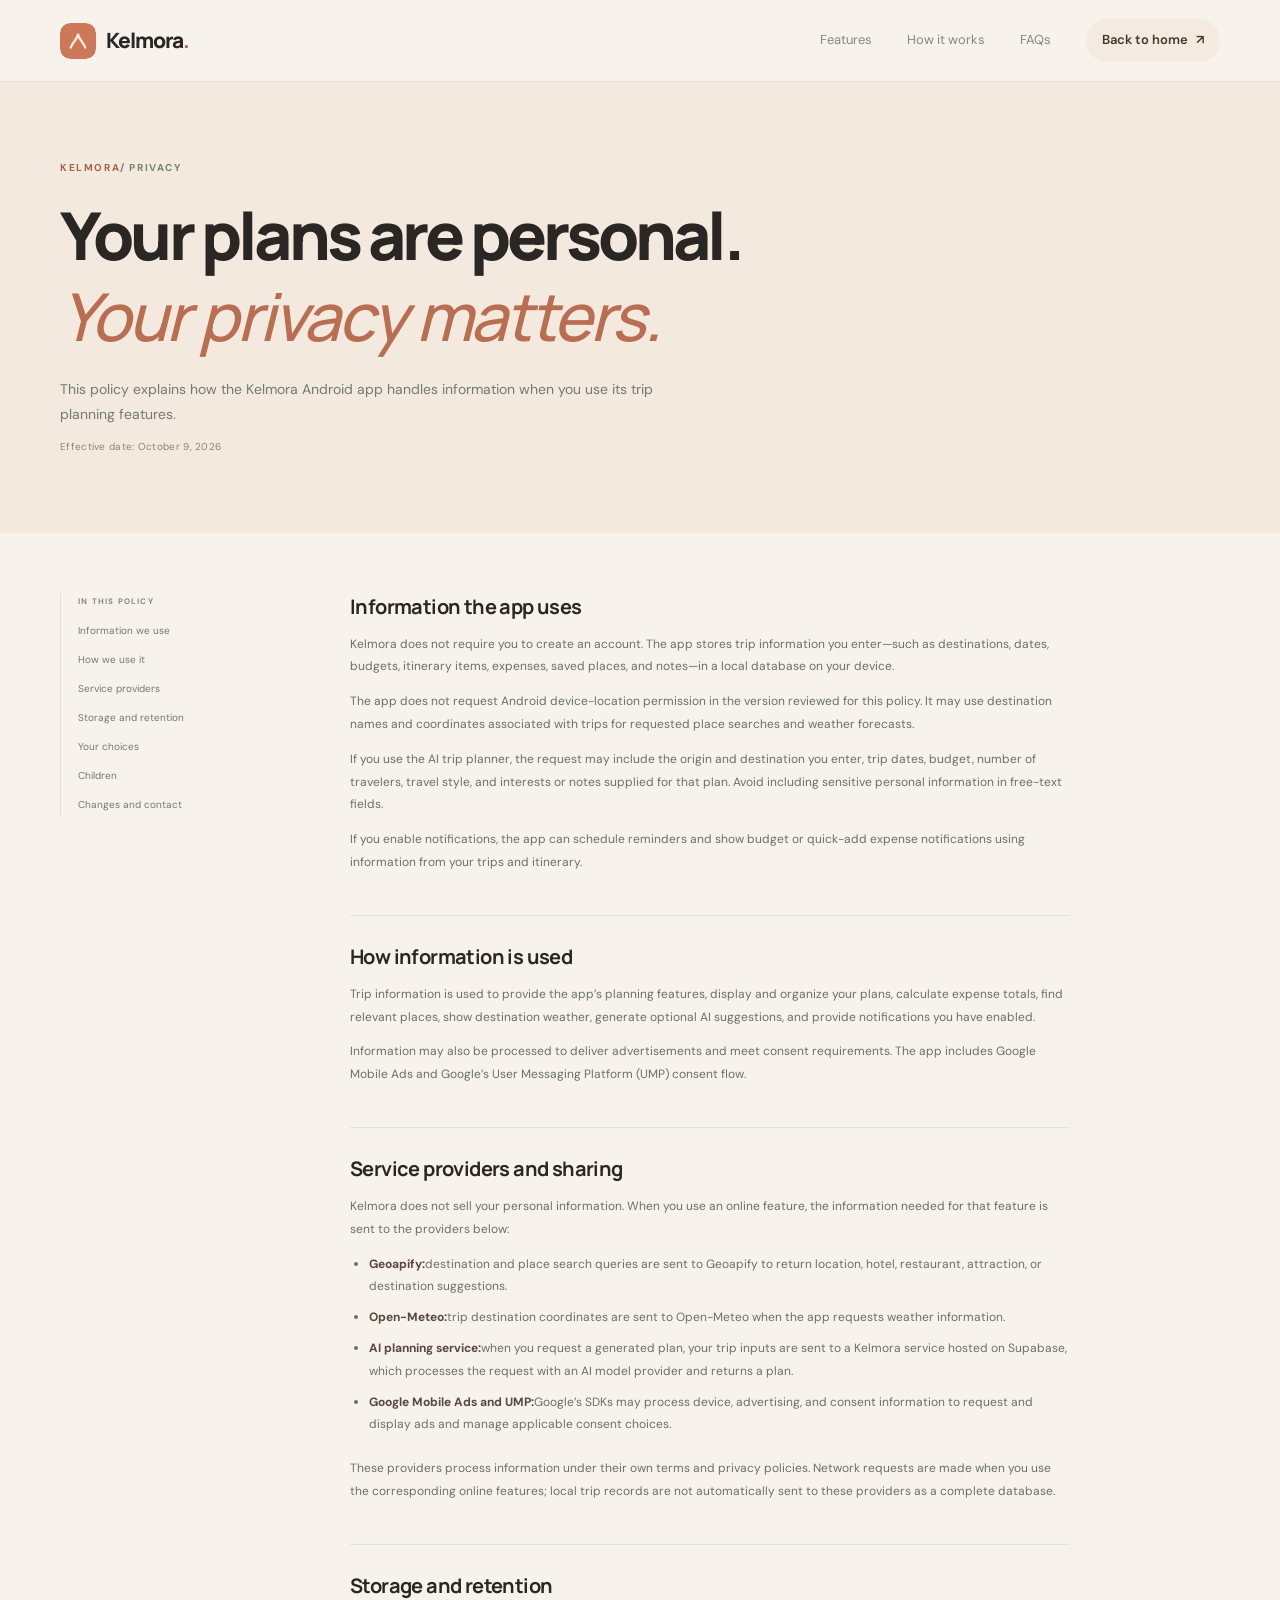
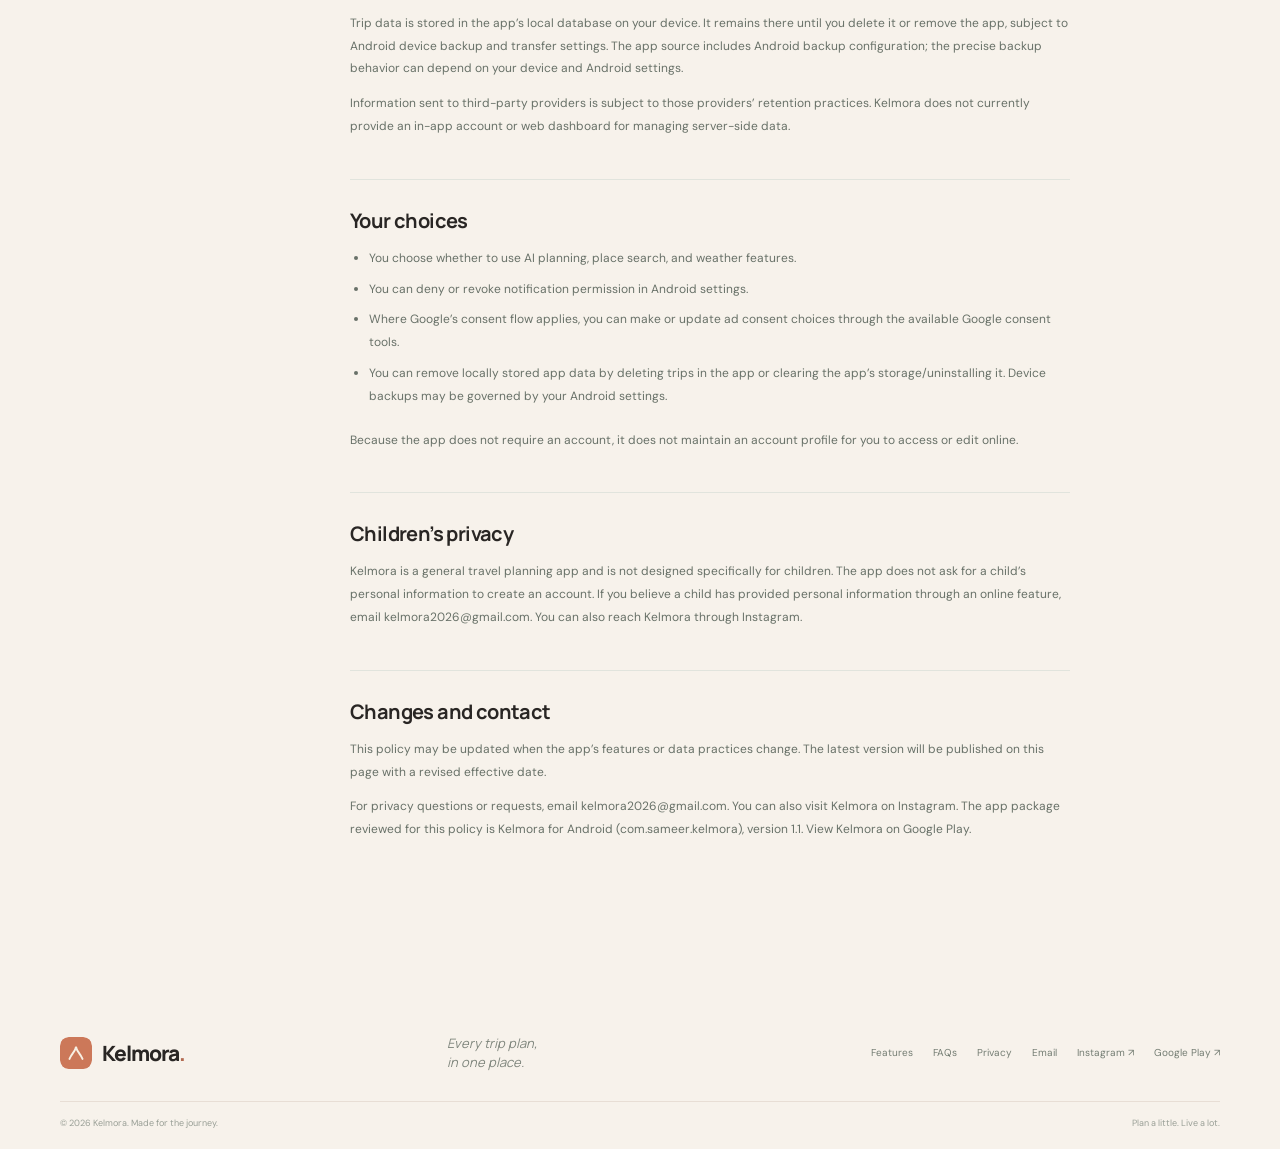
==== commit 087bebe0: "Add files via upload" ====
--- a/privacy.html
+++ b/privacy.html
@@ -1,17 +1,165 @@
 <!doctype html>
 <html lang="en">
-<head>
-  <meta charset="utf-8"><meta name="viewport" content="width=device-width, initial-scale=1"><meta name="theme-color" content="#F7F2EB">
-  <meta name="description" content="Learn what information Kelmora uses, why it is used, and the choices available to you.">
-  <title>Privacy Policy — Kelmora</title><link rel="preconnect" href="https://fonts.googleapis.com"><link rel="preconnect" href="https://fonts.gstatic.com" crossorigin><link href="https://fonts.googleapis.com/css2?family=DM+Sans:wght@400;500;600;700&family=Manrope:wght@400;500;600;700;800&display=swap" rel="stylesheet"><link rel="stylesheet" href="style.css"><script src="script.js" defer></script>
-</head>
-<body class="policy-page"><a class="skip-link" href="#main">Skip to content</a><header class="site-header"><nav class="nav shell" aria-label="Main navigation"><a class="brand" href="index.html"><img class="brand-logo" src="assets/kelmora-logo.svg" alt=""><span>Kelmora<span class="brand-period">.</span></span></a><button class="menu-toggle" type="button" aria-expanded="false" aria-controls="nav-links" aria-label="Open navigation"><span></span><span></span></button><div class="nav-links" id="nav-links"><a href="index.html#features">Features</a><a href="index.html#how-it-works">How it works</a><a href="index.html#faq">FAQs</a><a class="nav-cta" href="index.html">Back to home <span>↗</span></a></div></nav></header>
-<main id="main"><section class="policy-hero"><div class="shell"><p class="eyebrow"><a href="index.html">KELMORA</a> / PRIVACY</p><h1>Your plans are personal.<br><em>Your privacy matters.</em></h1><p class="policy-intro">This policy explains how the Kelmora Android app handles information when you use its trip planning features.</p><p class="policy-date">Effective date: October 9, 2026</p></div></section><section class="shell policy-layout"><aside class="policy-aside"><span>IN THIS POLICY</span><a href="#collect">Information we use</a><a href="#use">How we use it</a><a href="#sharing">Service providers</a><a href="#storage">Storage & retention</a><a href="#choices">Your choices</a><a href="#children">Children</a><a href="#changes">Changes & contact</a></aside><article class="policy-content">
-<section id="collect"><h2>Information the app uses</h2><p>Kelmora does not require you to create an account. The app stores trip information you enter—such as destinations, dates, budgets, itinerary items, expenses, saved places, and notes—in a local database on your device.</p><p>The app does not request Android device-location permission in the version reviewed for this policy. It may use destination names and coordinates associated with trips for requested place searches and weather forecasts.</p><p>If you use the AI trip planner, the request may include the origin and destination you enter, trip dates, budget, number of travelers, travel style, and interests or notes supplied for that plan. Avoid including sensitive personal information in free-text fields.</p><p>If you enable notifications, the app can schedule reminders and show budget or quick-add expense notifications using information from your trips and itinerary.</p></section>
-<section id="use"><h2>How information is used</h2><p>Trip information is used to provide the app’s planning features, display and organize your plans, calculate expense totals, find relevant places, show destination weather, generate optional AI suggestions, and provide notifications you have enabled.</p><p>Information may also be processed to deliver advertisements and meet consent requirements. The app includes Google Mobile Ads and Google’s User Messaging Platform (UMP) consent flow.</p></section>
-<section id="sharing"><h2>Service providers and sharing</h2><p>Kelmora does not sell your personal information. When you use an online feature, the information needed for that feature is sent to the providers below:</p><ul><li><b>Geoapify:</b> destination and place search queries are sent to Geoapify to return location, hotel, restaurant, attraction, or destination suggestions.</li><li><b>Open-Meteo:</b> trip destination coordinates are sent to Open-Meteo when the app requests weather information.</li><li><b>AI planning service:</b> when you request a generated plan, your trip inputs are sent to a Kelmora service hosted on Supabase, which processes the request with an AI model provider and returns a plan.</li><li><b>Google Mobile Ads and UMP:</b> Google’s SDKs may process device, advertising, and consent information to request and display ads and manage applicable consent choices.</li></ul><p>These providers process information under their own terms and privacy policies. Network requests are made when you use the corresponding online features; local trip records are not automatically sent to these providers as a complete database.</p></section>
-<section id="storage"><h2>Storage and retention</h2><p>Trip data is stored in the app’s local database on your device. It remains there until you delete it or remove the app, subject to Android device backup and transfer settings. The app source includes Android backup configuration; the precise backup behavior can depend on your device and Android settings.</p><p>Information sent to third-party providers is subject to those providers’ retention practices. Kelmora does not currently provide an in-app account or web dashboard for managing server-side data.</p></section>
-<section id="choices"><h2>Your choices</h2><ul><li>You choose whether to use AI planning, place search, and weather features.</li><li>You can deny or revoke notification permission in Android settings.</li><li>Where Google’s consent flow applies, you can make or update ad consent choices through the available Google consent tools.</li><li>You can remove locally stored app data by deleting trips in the app or clearing the app’s storage/uninstalling it. Device backups may be governed by your Android settings.</li></ul><p>Because the app does not require an account, it does not maintain an account profile for you to access or edit online.</p></section>
-<section id="children"><h2>Children’s privacy</h2><p>Kelmora is a general travel planning app and is not designed specifically for children. The app does not ask for a child’s personal information to create an account. If you believe a child has provided personal information through an online feature, email <a href="mailto:kelmora2026@gmail.com">kelmora2026@gmail.com</a>. You can also reach Kelmora through <a href="https://www.instagram.com/kelmora.travel?mdxt=aHFxenk0aW1veGFu" target="_blank" rel="noopener noreferrer">Instagram</a>.</p></section>
-<section id="changes"><h2>Changes and contact</h2><p>This policy may be updated when the app’s features or data practices change. The latest version will be published on this page with a revised effective date.</p><p>For privacy questions or requests, email <a href="mailto:kelmora2026@gmail.com">kelmora2026@gmail.com</a>. You can also visit <a href="https://www.instagram.com/kelmora.travel?mdxt=aHFxenk0aW1veGFu" target="_blank" rel="noopener noreferrer">Kelmora on Instagram</a>. The app package reviewed for this policy is Kelmora for Android (com.sameer.kelmora), version 1.1. <a href="https://play.google.com/store/apps/details?id=com.sameer.kelmora" target="_blank" rel="noopener noreferrer">View Kelmora on Google Play</a>.</p></section>
-</article></section></main><footer class="footer"><div class="shell footer-top"><a class="brand" href="index.html"><img class="brand-logo" src="assets/kelmora-logo.svg" alt=""><span>Kelmora<span class="brand-period">.</span></span></a><p>Thoughtful travel planning,<br>for the moments that matter.</p><div class="footer-links"><a href="index.html#features">Features</a><a href="index.html#faq">FAQs</a><a href="privacy.html">Privacy</a><a href="mailto:kelmora2026@gmail.com">Email</a><a href="https://www.instagram.com/kelmora.travel?mdxt=aHFxenk0aW1veGFu" target="_blank" rel="noopener noreferrer">Instagram ↗</a><a href="https://play.google.com/store/apps/details?id=com.sameer.kelmora" target="_blank" rel="noopener noreferrer">Google Play ↗</a></div></div><div class="shell footer-bottom"><span>© <span data-year>2026</span> Kelmora. Made for the journey.</span><span>Plan a little. Live a lot.</span></div></footer></body></html>
+    <head>
+        <meta charset="utf-8"><meta name="viewport" content="width=device-width, initial-scale=1"><meta name="theme-color" content="#F7F2EB"><meta name="description" content="Learn what information Kelmora uses, why it is used, and the choices available to you.">
+        <title>
+            Privacy Policy — Kelmora
+        </title>
+        <link rel="preconnect" href="https://fonts.googleapis.com"><link rel="preconnect" href="https://fonts.gstatic.com" crossorigin><link href="https://fonts.googleapis.com/css2?family=DM+Sans:wght@400;500;600;700&family=Manrope:wght@400;500;600;700;800&display=swap" rel="stylesheet"><link rel="stylesheet" href="style.css?v=2"><script src="script.js" defer></script>
+    </head>
+    <body class="policy-page">
+        <a class="skip-link" href="#main">Skip to content</a>
+        <header class="site-header">
+            <nav class="nav shell" aria-label="Main navigation">
+                <a class="brand" href="index.html"><img class="brand-logo" src="assets/kelmora-logo.svg" alt="" width="36" height="36"><span>Kelmora<span class="brand-period">.</span></span></a><button class="menu-toggle" type="button" aria-expanded="false" aria-controls="nav-links" aria-label="Open navigation"><span></span><span></span></button>
+                <div class="nav-links" id="nav-links">
+                    <a href="index.html#features">Features</a><a href="index.html#how-it-works">How it works</a><a href="index.html#faq">FAQs</a><a class="nav-cta" href="index.html">Back to home<span>↗</span></a>
+                </div>
+            </nav>
+        </header>
+        <main id="main">
+            <section class="policy-hero">
+                <div class="shell">
+                    <p class="eyebrow">
+                        <a href="index.html">KELMORA</a>/ PRIVACY
+                    </p>
+                    <h1>
+                        Your plans are personal.<br><em>Your privacy matters.</em>
+                    </h1>
+                    <p class="policy-intro">
+                        This policy explains how the Kelmora Android app handles information when you use its trip planning features.
+                    </p>
+                    <p class="policy-date">
+                        Effective date: October 9, 2026
+                    </p>
+                </div>
+            </section>
+            <section class="shell policy-layout">
+                <aside class="policy-aside">
+                    <span>IN THIS POLICY</span><a href="#collect">Information we use</a><a href="#use">How we use it</a><a href="#sharing">Service providers</a><a href="#storage">Storage and retention</a><a href="#choices">Your choices</a><a href="#children">Children</a><a href="#changes">Changes and contact</a>
+                </aside>
+                <article class="policy-content">
+                    <section id="collect">
+                        <h2>
+                            Information the app uses
+                        </h2>
+                        <p>
+                            Kelmora does not require you to create an account. The app stores trip information you enter—such as destinations, dates, budgets, itinerary items, expenses, saved places, and notes—in a local database on your device.
+                        </p>
+                        <p>
+                            The app does not request Android device-location permission in the version reviewed for this policy. It may use destination names and coordinates associated with trips for requested place searches and weather forecasts.
+                        </p>
+                        <p>
+                            If you use the AI trip planner, the request may include the origin and destination you enter, trip dates, budget, number of travelers, travel style, and interests or notes supplied for that plan. Avoid including sensitive personal information in free-text fields.
+                        </p>
+                        <p>
+                            If you enable notifications, the app can schedule reminders and show budget or quick-add expense notifications using information from your trips and itinerary.
+                        </p>
+                    </section>
+                    <section id="use">
+                        <h2>
+                            How information is used
+                        </h2>
+                        <p>
+                            Trip information is used to provide the app’s planning features, display and organize your plans, calculate expense totals, find relevant places, show destination weather, generate optional AI suggestions, and provide notifications you have enabled.
+                        </p>
+                        <p>
+                            Information may also be processed to deliver advertisements and meet consent requirements. The app includes Google Mobile Ads and Google’s User Messaging Platform (UMP) consent flow.
+                        </p>
+                    </section>
+                    <section id="sharing">
+                        <h2>
+                            Service providers and sharing
+                        </h2>
+                        <p>
+                            Kelmora does not sell your personal information. When you use an online feature, the information needed for that feature is sent to the providers below:
+                        </p>
+                        <ul>
+                            <li>
+                                <b>Geoapify:</b>destination and place search queries are sent to Geoapify to return location, hotel, restaurant, attraction, or destination suggestions.
+                            </li>
+                            <li>
+                                <b>Open-Meteo:</b>trip destination coordinates are sent to Open-Meteo when the app requests weather information.
+                            </li>
+                            <li>
+                                <b>AI planning service:</b>when you request a generated plan, your trip inputs are sent to a Kelmora service hosted on Supabase, which processes the request with an AI model provider and returns a plan.
+                            </li>
+                            <li>
+                                <b>Google Mobile Ads and UMP:</b>Google’s SDKs may process device, advertising, and consent information to request and display ads and manage applicable consent choices.
+                            </li>
+                        </ul>
+                        <p>
+                            These providers process information under their own terms and privacy policies. Network requests are made when you use the corresponding online features; local trip records are not automatically sent to these providers as a complete database.
+                        </p>
+                    </section>
+                    <section id="storage">
+                        <h2>
+                            Storage and retention
+                        </h2>
+                        <p>
+                            Trip data is stored in the app’s local database on your device. It remains there until you delete it or remove the app, subject to Android device backup and transfer settings. The app source includes Android backup configuration; the precise backup behavior can depend on your device and Android settings.
+                        </p>
+                        <p>
+                            Information sent to third-party providers is subject to those providers’ retention practices. Kelmora does not currently provide an in-app account or web dashboard for managing server-side data.
+                        </p>
+                    </section>
+                    <section id="choices">
+                        <h2>
+                            Your choices
+                        </h2>
+                        <ul>
+                            <li>
+                                You choose whether to use AI planning, place search, and weather features.
+                            </li>
+                            <li>
+                                You can deny or revoke notification permission in Android settings.
+                            </li>
+                            <li>
+                                Where Google’s consent flow applies, you can make or update ad consent choices through the available Google consent tools.
+                            </li>
+                            <li>
+                                You can remove locally stored app data by deleting trips in the app or clearing the app’s storage/uninstalling it. Device backups may be governed by your Android settings.
+                            </li>
+                        </ul>
+                        <p>
+                            Because the app does not require an account, it does not maintain an account profile for you to access or edit online.
+                        </p>
+                    </section>
+                    <section id="children">
+                        <h2>
+                            Children’s privacy
+                        </h2>
+                        <p>
+                            Kelmora is a general travel planning app and is not designed specifically for children. The app does not ask for a child’s personal information to create an account. If you believe a child has provided personal information through an online feature, email <a href="mailto:kelmora2026@gmail.com">kelmora2026@gmail.com</a>. You can also reach Kelmora through <a href="https://www.instagram.com/kelmora.travel?mdxt=aHFxenk0aW1veGFu" target="_blank" rel="noopener noreferrer">Instagram</a>.
+                        </p>
+                    </section>
+                    <section id="changes">
+                        <h2>
+                            Changes and contact
+                        </h2>
+                        <p>
+                            This policy may be updated when the app’s features or data practices change. The latest version will be published on this page with a revised effective date.
+                        </p>
+                        <p>
+                            For privacy questions or requests, email <a href="mailto:kelmora2026@gmail.com">kelmora2026@gmail.com</a>. You can also visit <a href="https://www.instagram.com/kelmora.travel?mdxt=aHFxenk0aW1veGFu" target="_blank" rel="noopener noreferrer">Kelmora on Instagram</a>. The app package reviewed for this policy is Kelmora for Android (com.sameer.kelmora), version 1.1. <a href="https://play.google.com/store/apps/details?id=com.sameer.kelmora" target="_blank" rel="noopener noreferrer">View Kelmora on Google Play</a>.
+                        </p>
+                    </section>
+                </article>
+            </section>
+        </main>
+        <footer class="footer">
+            <div class="shell footer-top">
+                <a class="brand" href="index.html"><img class="brand-logo" src="assets/kelmora-logo.svg" alt="" width="36" height="36"><span>Kelmora<span class="brand-period">.</span></span></a>
+                <p>
+                    Every trip plan,<br>in one place.
+                </p>
+                <div class="footer-links">
+                    <a href="index.html#features">Features</a><a href="index.html#faq">FAQs</a><a href="privacy.html">Privacy</a><a href="mailto:kelmora2026@gmail.com">Email</a><a href="https://www.instagram.com/kelmora.travel?mdxt=aHFxenk0aW1veGFu" target="_blank" rel="noopener noreferrer">Instagram ↗</a><a href="https://play.google.com/store/apps/details?id=com.sameer.kelmora" target="_blank" rel="noopener noreferrer">Google Play ↗</a>
+                </div>
+            </div>
+            <div class="shell footer-bottom">
+                <span>© <span data-year>2026</span> Kelmora. Made for the journey.</span><span>Plan a little. Live a lot.</span>
+            </div>
+        </footer>
+    </body>
+</html>
--- a/style.css
+++ b/style.css
@@ -1,22 +1,1797 @@
-:root{--paper:#F7F2EB;--ink:#292624;--muted:#8C857A;--accent:#CC7859;--deep:#292624;--line:#E8DED5;--serif:var(--display);--sans:'DM Sans',sans-serif;--display:'Manrope',var(--sans)}*{box-sizing:border-box}html{scroll-behavior:smooth;scroll-padding-top:90px}body{margin:0;background:var(--paper);color:var(--ink);font-family:var(--sans);font-size:15px;line-height:1.6;-webkit-font-smoothing:antialiased}a{color:inherit;text-decoration:none}.shell{width:min(1160px,calc(100% - 64px));margin-inline:auto}.skip-link{position:absolute;left:12px;top:-60px;padding:10px 16px;background:#fff;z-index:20}.skip-link:focus{top:12px}.site-header{height:82px;border-bottom:1px solid rgba(41,38,36,.08);position:relative;z-index:10}.nav{height:100%;display:flex;align-items:center;justify-content:space-between}.brand{display:inline-flex;align-items:center;gap:10px;font:800 21px var(--display);letter-spacing:-1.1px}.brand-mark{width:32px;height:32px;border-radius:50%;display:grid;place-items:center;background:#F0E2D8;color:#9B5842;font:800 19px var(--display);font-style:italic}.brand-period{color:#B36A50}.nav-links{display:flex;align-items:center;gap:35px;font-size:13px;color:#8C857A}.nav-links>a:not(.nav-cta):hover,.footer-links a:hover{color:#7B5140}.nav-cta{background:#F4EADF;padding:11px 16px;border-radius:24px;color:#46342D;font-weight:600}.nav-cta span{margin-left:8px}.menu-toggle{display:none}.hero{min-height:650px;display:grid;grid-template-columns: .92fr 1.08fr;align-items:center;position:relative;padding-top:50px;padding-bottom:75px}.hero-copy{padding:0 0 18px 12px;position:relative;z-index:2}.eyebrow{font-size:10px;letter-spacing:1.6px;color:#768072;font-weight:700}.eyebrow-dot{display:inline-block;width:7px;height:7px;background:#B36A50;border-radius:50%;margin-right:8px}h1,h2,h3,p{margin-top:0}.hero h1{font:500 clamp(58px,7vw,88px)/.99 var(--display);letter-spacing:-5.6px;margin:27px 0 20px}.hero h1 em,h2 em,.closing h2 em{font:italic 500 1em var(--serif);letter-spacing:-3.8px;color:#B36A50}.hero-text{max-width:405px;font-size:16px;line-height:1.8;color:#717971}.hero-actions{display:flex;align-items:center;gap:25px;margin-top:29px}.button{display:inline-flex;align-items:center;gap:22px;padding:14px 20px;border-radius:28px;font-size:12px;font-weight:700;transition:transform .2s ease,background .2s ease}.button:hover{transform:translateY(-2px)}.button-dark{color:white;background:#292624}.button-dark:hover{background:#A95F46}.text-link{font-size:12px;color:#5A4942;font-weight:600}.text-link span{margin-left:8px}.hero-note{margin-top:45px;display:flex;align-items:center;gap:13px;font-size:11px;color:#81877f}.avatar-stack{display:flex}.avatar-stack i{display:grid;place-items:center;font-style:normal;width:25px;height:25px;border-radius:50%;border:2px solid var(--paper);margin-right:-7px;background:#F1DDC9;color:#9B5842;font-size:11px}.avatar-stack i:nth-child(2){background:#E9D7C9}.avatar-stack i:nth-child(3){background:#F0E2D8}.hero-art{height:510px;position:relative;overflow:hidden;border-radius:260px 260px 22px 22px;background:linear-gradient(157deg,#F3E9DF 0%,#E9D7C9 53%,#E1C7B7 100%);margin-left:5px}.sun{position:absolute;width:165px;height:165px;border-radius:50%;background:#EAC5A4;right:19%;top:62px;opacity:.86}.hill{position:absolute;border-radius:50% 50% 0 0;transform:rotate(-9deg)}.hill-back{width:670px;height:310px;bottom:42px;left:-90px;background:#D5AA8E;transform:rotate(8deg)}.hill-front{width:660px;height:260px;bottom:-75px;left:-94px;background:#C17B5D;transform:rotate(-8deg)}.art-label{position:absolute;top:45px;left:40px;z-index:1;color:#A45D45}.art-label span{display:block;font-size:8px;letter-spacing:1.3px;font-weight:700}.art-label b{display:block;margin-top:5px;font:italic 18px var(--serif);font-weight:500}.route{position:absolute;z-index:1;border:1px dashed rgba(255,255,255,.77);border-color:rgba(255,255,255,.75) transparent transparent transparent;border-radius:50%;transform:rotate(-17deg)}.route-one{width:350px;height:185px;left:80px;top:169px}.route-two{width:244px;height:115px;left:122px;top:210px;transform:rotate(23deg)}.route-pin{position:absolute;z-index:2;display:grid;place-items:center;width:24px;height:24px;border-radius:50%;background:#F7EFE3;color:#A96048;font-size:12px;box-shadow:0 3px 12px #29262430}.pin-one{top:190px;left:105px}.pin-two{top:275px;right:96px;font-size:8px}.trip-card{position:absolute;z-index:3;right:31px;top:202px;width:255px;padding:17px 18px 13px;background:rgba(255,255,255,.94);border:1px solid #fff;border-radius:13px;box-shadow:0 16px 45px #29262427}.trip-card-top{display:flex;align-items:center;gap:9px}.trip-icon{display:grid;place-items:center;width:24px;height:24px;border-radius:7px;background:#F4EADF;color:#B7684D}.trip-status{font-size:8px;letter-spacing:1px;font-weight:700;color:#8C857A}.more{margin-left:auto;font-size:10px;letter-spacing:2px;color:#a0a69e}.trip-destination{font:700 20px var(--display);letter-spacing:-.6px;margin-top:13px}.trip-dates{color:#8C857A;font-size:9px;margin-top:2px}.trip-divider{height:1px;background:#E8DED5;margin:15px 0 12px}.trip-row{display:flex;align-items:center;gap:9px}.trip-mini-icon{display:grid;place-items:center;width:29px;height:29px;border-radius:8px;background:#F4EADF;color:#A77F5B}.trip-row b,.trip-row small{display:block}.trip-row b{font-size:9px}.trip-row small{font-size:8px;color:#8C857A}.arrow-round{margin-left:auto;width:23px;height:23px;border-radius:50%;background:#F5EEE7;display:grid;place-items:center;font-size:10px;color:#A96048}.floating-note{position:absolute;z-index:3;left:23px;bottom:111px;background:#FFFCF7;padding:11px 15px;border-radius:10px;display:flex;align-items:center;gap:10px;box-shadow:0 8px 24px #29262420}.floating-spark{font-size:19px;color:#B36A50}.floating-note b,.floating-note small{display:block}.floating-note b{font-size:10px}.floating-note small{font-size:8px;color:#8C857A}.art-caption{position:absolute;z-index:2;right:26px;bottom:24px;color:#F5EEE7;font-size:9px;letter-spacing:.5px}.hero-bottom{position:absolute;bottom:25px;left:0;right:0;border-top:1px solid #E8DED5;padding-top:16px;display:flex;justify-content:space-between;color:#8C857A;font-size:8px;letter-spacing:1.4px;font-weight:700}.hero-bottom span:nth-child(2){letter-spacing:.4px;font-size:10px;font-weight:500}.section-pad{padding:115px 0}.intro{background:#F3E9DF}.intro-grid{display:grid;grid-template-columns:1fr 1fr;align-items:end}.intro h2,.section-heading h2,.trust-grid h2{font:500 clamp(38px,4.2vw,55px)/1.1 var(--display);letter-spacing:-2.8px;margin:17px 0 0}.intro h2 em,.section-heading h2 em,.trust-grid h2 em{color:#B96D51}.intro-copy{max-width:420px;margin-left:auto;padding-bottom:7px}.intro-copy p{font-size:15px;line-height:1.85;color:#757c73;margin-bottom:20px}.feature-section{padding-top:34px;padding-bottom:105px;display:grid;grid-template-columns:1fr 1fr;gap:20px}.feature-card{position:relative;overflow:hidden;min-height:400px;border-radius:15px;padding:34px;display:flex;flex-direction:column}.feature-large{grid-column:1/-1;min-height:450px;background:#F3E9DF;display:grid;grid-template-columns:.9fr 1.1fr;align-items:center}.feature-green{background:#F0E2D8}.feature-cream{background:#F3E9DF}.feature-lilac{background:#F3E9DF}.feature-copy{position:relative;z-index:2}.feature-number{font-size:8px;font-weight:700;letter-spacing:1.3px;color:#768172}.feature-card h3{font:600 30px/1.13 var(--display);letter-spacing:-1.5px;margin:18px 0 10px}.feature-card p{font-size:12px;line-height:1.8;color:#70786f;max-width:260px;margin-bottom:18px}.round-link{width:31px;height:31px;display:grid;place-items:center;border:1px solid #a9b3a5;border-radius:50%;font-size:12px;color:#8C513E;transition:all .2s}.round-link:hover{background:#8C513E;color:white}.mini-dashboard{position:relative;justify-self:center;width:min(370px,100%);background:#FFFCF7;border:1px solid white;border-radius:12px;padding:17px 20px;box-shadow:0 16px 40px #29262412;transform:rotate(1.4deg)}.dash-top{display:flex;align-items:center;gap:9px;font-size:8px;font-weight:700;color:#8C857A;letter-spacing:1px}.dash-logo{font:800 15px var(--display);letter-spacing:-1px;color:#B7684D}.dash-plus{margin-left:auto;width:22px;height:22px;border-radius:50%;display:grid;place-items:center;background:#F4EADF;color:#AC644B;font-size:14px}.dash-title{margin:20px 0 12px;font:700 15px var(--display);letter-spacing:-.5px}.dash-title span{float:right;color:#97a28f;font-size:12px}.dash-place{display:flex;align-items:center;gap:10px;border:1px solid #F5EEE7;border-radius:8px;padding:8px;margin-bottom:7px}.place-art{width:48px;height:42px;border-radius:5px;position:relative;overflow:hidden;background:linear-gradient(#E6C39E 0 54%,#C59A68 54%)}.place-art span{position:absolute;right:7px;top:2px;color:#F7EFE3;font-size:12px}.place-art i,.place-art b{position:absolute;bottom:-7px;width:30px;height:32px;border-radius:50% 50% 0 0;background:#C17B5D;left:-5px}.place-art b{left:20px;width:38px;height:23px;background:#D5AA8E}.dash-place>div:nth-child(2) b,.dash-place>div:nth-child(2) small{display:block}.dash-place>div:nth-child(2) b{font-size:9px}.dash-place>div:nth-child(2) small{font-size:8px;color:#8C857A}.place-arrow{margin-left:auto;color:#AC644B;font-size:10px}.place-art-two{background:linear-gradient(#E6C8B2,#D5AA8E)}.place-art-two i{background:#AA8B7B}.place-art-two b{background:#E0B999}.dash-footer{margin-top:14px;display:flex;justify-content:space-between;padding:10px;background:#F5EEE7;border-radius:6px}.dash-footer span{font-size:7px;letter-spacing:1px;color:#8C857A}.dash-footer b{font-size:8px}.feature-green .feature-copy,.feature-cream .feature-copy,.feature-lilac .feature-copy{padding-bottom:215px}.itinerary-art{position:absolute;left:35px;right:35px;bottom:26px;background:#FFFCF7;border-radius:10px;padding:16px 18px 13px;box-shadow:0 12px 30px #29262410}.itinerary-header{display:flex;justify-content:space-between;color:#8C857A;font-size:8px;letter-spacing:.7px;font-weight:700;margin-bottom:14px}.timeline-item{position:relative;padding:0 0 11px 48px;border-left:1px solid #E8DED5;margin-left:4px;display:flex;flex-direction:column}.timeline-item:last-of-type{border-left-color:transparent}.timeline-dot{position:absolute;left:-4px;top:3px;width:7px;height:7px;border-radius:50%;background:#E1C7B7;border:1px solid white}.timeline-item.active .timeline-dot{background:#AC644B;box-shadow:0 0 0 3px #F3E9DF}.timeline-item small{font-size:7px;color:#8C857A}.timeline-item b{font-size:9px;margin-top:1px}.timeline-item span{font-size:7px;color:#8C857A}.itinerary-tail{border-top:1px solid #F5EEE7;padding-top:9px;font-size:8px;color:#8C857A}.leaf-doodle{position:absolute;right:13px;top:68px;color:#E9D2C2;font-size:20px}.budget-art{position:absolute;left:35px;right:35px;bottom:27px;background:#FFFCF7;border:1px solid white;border-radius:10px;padding:18px;box-shadow:0 12px 30px #29262410}.budget-label{font-size:7px;letter-spacing:1.1px;color:#8C857A;font-weight:700}.budget-label span{float:right;letter-spacing:2px}.budget-amount{margin-top:8px;font:700 21px var(--display);letter-spacing:-.7px}.budget-amount small{font:400 9px var(--sans);color:#8C857A;letter-spacing:0}.budget-bar{height:6px;border-radius:8px;background:#E8DED5;margin:11px 0 7px}.budget-bar i{display:block;width:61%;height:100%;border-radius:8px;background:#CC7859}.budget-legend{display:flex;justify-content:space-between;font-size:8px;color:#8C857A}.budget-legend span{display:flex;align-items:center;gap:5px}.legend-green{width:6px;height:6px;border-radius:50%;background:#CC7859}.budget-legend b{color:#8C513E}.budget-line{height:1px;background:#eaede7;margin:13px 0 4px}.budget-entry{display:flex;align-items:center;gap:8px;padding:7px 0}.entry-icon{width:25px;height:25px;display:grid;place-items:center;border-radius:7px;background:#F4EADF;color:#9c8052;font-size:11px}.entry-yellow{background:#F4EADF;color:#AC644B}.budget-entry span:nth-child(2){flex:1}.budget-entry b,.budget-entry small{display:block}.budget-entry b{font-size:8px}.budget-entry small{font-size:7px;color:#8C857A}.budget-entry strong{font-size:8px}.notes-art{position:absolute;left:45px;right:45px;bottom:27px;height:220px}.note-paper{position:absolute;inset:5px 8px 0;background:#FFFCF7;border-radius:4px;padding:17px 19px;box-shadow:0 14px 28px #29262413;transform:rotate(-2deg)}.note-top{display:flex;justify-content:space-between;color:#8C857A;font-size:7px;letter-spacing:1px}.note-top span+span{font-size:13px;color:#9A7665}.note-heading{font:italic 17px var(--serif);margin:13px 0 11px;color:#40342F}.note-line{font-size:8px;color:#687169;padding:5px 0;border-bottom:1px solid #f1efe9}.note-line i{display:inline-grid;place-items:center;width:11px;height:11px;border:1px solid #E1C7B7;border-radius:3px;margin-right:7px;font-style:normal;color:#A96048;font-size:8px}.note-line.checked i{background:#F3E9DF}.note-footer{font:italic 9px var(--serif);margin-top:11px;color:#8C857A}.note-footer span{float:right;color:#A77469}.note-flower{position:absolute;right:2px;top:-2px;font-size:34px;color:#C98C6D;transform:rotate(15deg)}.quote-band{background:#CC7859;color:#FAF7F2;padding:82px 0}.quote-inner{display:flex;align-items:center;justify-content:center;position:relative}.quote-mark{font:90px var(--serif);opacity:.4;margin-right:23px;align-self:flex-start;line-height:1}.quote-inner p{font:500 39px/1.16 var(--display);letter-spacing:-1.7px;margin:0}.quote-inner em{font:italic 500 1em var(--serif);color:#e8d9b9}.quote-side{position:absolute;right:0;bottom:3px;font-size:8px;letter-spacing:1.2px;line-height:1.8;color:#E9D7C9}.how{background:#FAF7F2}.section-heading{text-align:center;max-width:510px;margin:0 auto}.section-heading h2{margin-top:13px}.section-sub{font-size:13px;line-height:1.8;color:#7d847b;margin:17px auto 0;max-width:385px}.steps{display:grid;grid-template-columns:repeat(3,1fr);gap:20px;margin-top:58px}.step{min-height:220px;border-top:1px solid #E8DED5;padding:23px 26px;position:relative}.step-num{position:absolute;right:20px;top:21px;color:#9ca499;font-size:9px;letter-spacing:1px}.step-icon{width:40px;height:40px;display:grid;place-items:center;border-radius:12px;background:#F4EADF;color:#AC644B;font-size:20px}.step h3{font:700 15px var(--display);letter-spacing:-.4px;margin:20px 0 8px}.step p{font-size:11px;color:#7b8279;line-height:1.8;max-width:230px}.trust-section{background:#F3E9DF;padding:95px 0}.trust-grid{display:grid;grid-template-columns:.9fr 1.1fr;gap:60px}.trust-grid h2{margin-top:15px}.trust-points>div{display:grid;grid-template-columns:32px 1fr;gap:10px;padding:0 0 17px;margin-bottom:17px;border-bottom:1px solid #E8DED5}.trust-points>div>span{width:26px;height:26px;display:grid;place-items:center;border-radius:50%;background:#F0E2D8;color:#B36A50;font-size:13px}.trust-points p{font-size:11px;line-height:1.8;color:#777f75;margin:0}.trust-points p b{color:#46342D;font-size:12px}.trust-points .text-link{display:inline-block;margin:7px 0 0 42px}.faq{background:#FAF7F2}.faq-grid{display:grid;grid-template-columns:.75fr 1.25fr;gap:80px}.faq .section-heading{text-align:left;margin:0}.faq .section-sub{margin-left:0}.faq-list details{border-bottom:1px solid #E8DED5}.faq-list details:first-child{border-top:1px solid #E8DED5}.faq-list summary{list-style:none;cursor:pointer;padding:20px 2px;display:flex;justify-content:space-between;align-items:center;font:600 13px var(--display)}.faq-list summary::-webkit-details-marker{display:none}.faq-list summary span{font-size:19px;font-weight:400;color:#B96D51;transition:transform .2s}.faq-list details[open] summary span{transform:rotate(45deg)}.faq-list details p{max-width:540px;color:#777f76;font-size:11px;line-height:1.85;margin:0;padding:0 28px 20px 2px}.closing{background:#292624;color:#FAF7F2;overflow:hidden;position:relative;text-align:center;padding:100px 0 105px}.closing-inner{position:relative;z-index:1}.closing .eyebrow{color:#E1C7B7}.closing-star{display:inline-block;font-size:24px;color:#E9D2C2;margin-bottom:9px}.closing h2{font:500 clamp(45px,6vw,68px)/1.02 var(--display);letter-spacing:-3.8px;margin:17px 0}.closing h2 em{color:#E9D7C9}.closing-inner>p:not(.eyebrow){font-size:12px;color:#E9D7C9;margin:0 auto 22px}.button-light{background:#FAF7F2;color:#46342D}.button-light:hover{background:white}.closing-orbit{position:absolute;width:400px;height:220px;border:1px solid #F7EFE350;border-radius:50%;z-index:-1}.orbit-a{left:-240px;top:10px;transform:rotate(-28deg)}.orbit-b{right:-240px;bottom:-10px;transform:rotate(23deg)}.footer{background:#F7F2EB}.footer-top{display:grid;grid-template-columns:1fr 1fr 1fr;align-items:center;padding:35px 0 28px}.footer-top>p{font:italic 13px/1.5 var(--serif);color:#80877e;margin:0}.footer-links{display:flex;flex-wrap:wrap;gap:12px 20px;justify-content:flex-end;font-size:10px;color:#747d73}.footer-bottom{border-top:1px solid #E8DED5;display:flex;justify-content:space-between;padding:14px 0 19px;color:#999f96;font-size:9px}.policy-hero{background:#F3E9DF;padding:78px 0 68px}.policy-hero .eyebrow a{color:#A96048}.policy-hero h1{font:500 clamp(41px,5.5vw,66px)/1.08 var(--display);letter-spacing:-3.8px;margin:24px 0 16px}.policy-hero h1 em{font:italic 500 1em var(--serif);letter-spacing:-2.4px;color:#B96D51}.policy-intro{max-width:600px;color:#727a71;font-size:14px;line-height:1.8;margin-bottom:11px}.policy-date{font-size:10px;letter-spacing:.3px;color:#8C857A}.policy-layout{display:grid;grid-template-columns:220px minmax(0,720px);gap:70px;padding-top:60px;padding-bottom:90px}.policy-aside{align-self:start;position:sticky;top:30px;display:flex;flex-direction:column;gap:13px;border-left:1px solid #E8DED5;padding:2px 0 3px 17px}.policy-aside span{font-size:8px;letter-spacing:1.2px;font-weight:700;color:#8C857A;margin-bottom:3px}.policy-aside a{font-size:10px;color:#717a70}.policy-aside a:hover{color:#7B5140}.policy-content section{padding:0 0 29px;margin:0 0 27px;border-bottom:1px solid #e1e4dd;scroll-margin-top:40px}.policy-content section:last-child{border:0}.policy-content h2{font:700 20px var(--display);letter-spacing:-.6px;margin:0 0 13px}.policy-content p,.policy-content li{font-size:12px;line-height:1.9;color:#687168}.policy-content p{margin:0 0 12px}.policy-content ul{padding-left:19px;margin:0 0 13px}.policy-content li{padding:0 0 8px}.policy-content b{color:#59463E}.policy-note{background:#F3E9DF;padding:15px 17px;border-radius:8px;font-size:11px!important}.policy-note b{display:block;margin-bottom:4px}@media(max-width:900px){.shell{width:min(100% - 42px,720px)}.hero{grid-template-columns:1fr 1fr;min-height:570px}.hero h1{font-size:64px}.hero-art{height:440px}.trip-card{right:15px;top:185px;width:220px}.floating-note{left:12px;bottom:85px}.feature-section{gap:14px}.feature-large{min-height:400px}.feature-card{padding:25px;min-height:375px}.policy-layout{grid-template-columns:170px 1fr;gap:35px}}@media(max-width:650px){.shell{width:calc(100% - 38px)}.site-header{height:68px}.brand{font-size:19px}.brand-logo{width:29px;height:29px}.menu-toggle{display:flex;flex-direction:column;gap:5px;border:0;background:#F4EADF;border-radius:50%;width:38px;height:38px;align-items:center;justify-content:center;cursor:pointer}.menu-toggle span{height:1.5px;width:15px;background:#614337;transition:transform .2s}.menu-toggle[aria-expanded=true] span:first-child{transform:translateY(3.2px) rotate(45deg)}.menu-toggle[aria-expanded=true] span:last-child{transform:translateY(-3.2px) rotate(-45deg)}.nav-links{display:none;position:absolute;top:67px;left:0;right:0;background:#F7F2EB;padding:18px 20px 22px;box-shadow:0 14px 22px #29262413;align-items:stretch;gap:0;flex-direction:column}.nav-links.is-open{display:flex}.nav-links>a{padding:12px 4px}.nav-links .nav-cta{margin-top:8px;text-align:center}.hero{display:flex;flex-direction:column;align-items:stretch;padding-top:58px;padding-bottom:80px;min-height:0}.hero-copy{padding:0}.hero h1{font-size:clamp(57px,15vw,76px);letter-spacing:-4px;margin-top:20px}.hero h1 em{letter-spacing:-3px}.hero-text{font-size:14px;max-width:340px}.hero-actions{gap:17px;flex-wrap:wrap}.hero-note{margin-top:27px}.hero-art{height:410px;margin:37px 0 0;border-radius:210px 210px 17px 17px}.sun{width:125px;height:125px;top:56px}.trip-card{width:215px;right:15px;top:174px}.route-one{left:15px;top:157px}.route-two{left:58px;top:196px}.floating-note{bottom:68px;left:12px}.hero-bottom{bottom:20px}.hero-bottom span:nth-child(2){display:none}.hero-bottom .scroll-cue{margin-left:auto}.section-pad{padding:78px 0}.intro-grid{grid-template-columns:1fr;gap:21px}.intro h2,.section-heading h2,.trust-grid h2{font-size:42px;letter-spacing:-2px}.intro-copy{margin:0}.intro-copy p{font-size:13px}.feature-section{grid-template-columns:1fr;padding-top:18px;padding-bottom:70px}.feature-large{grid-column:auto;grid-template-columns:1fr;min-height:570px;align-content:start}.feature-large .feature-copy{padding-bottom:25px}.mini-dashboard{width:min(100%,350px);justify-self:center}.feature-card{min-height:390px;padding:26px}.feature-card h3{font-size:29px}.feature-green .feature-copy,.feature-cream .feature-copy,.feature-lilac .feature-copy{padding-bottom:210px}.itinerary-art,.budget-art{left:25px;right:25px;bottom:23px}.notes-art{left:35px;right:35px;bottom:22px}.quote-band{padding:60px 0}.quote-inner{justify-content:flex-start}.quote-mark{font-size:61px;margin-right:10px}.quote-inner p{font-size:30px;letter-spacing:-1px}.quote-side{position:static;margin-left:auto;font-size:6px;align-self:flex-end;padding-bottom:4px}.steps{grid-template-columns:1fr;gap:3px;margin-top:40px}.step{min-height:0;padding:20px 7px}.step h3{margin-top:13px}.step p{max-width:330px;margin-bottom:0}.trust-section{padding:72px 0}.trust-grid{grid-template-columns:1fr;gap:34px}.faq-grid{grid-template-columns:1fr;gap:35px}.faq .section-heading{max-width:none}.faq-list summary{font-size:12px}.closing{padding:80px 0}.closing h2{font-size:54px;letter-spacing:-2.8px}.footer-top{grid-template-columns:1fr 1fr;gap:19px;padding:30px 0 23px}.footer-top>p{grid-column:1/-1;grid-row:2;font-size:12px}.footer-links{gap:8px 13px}.footer-bottom{font-size:8px}.policy-hero{padding:57px 0 46px}.policy-hero h1{font-size:43px;letter-spacing:-2.4px}.policy-layout{display:block;padding-top:30px;padding-bottom:60px}.policy-aside{position:static;display:grid;grid-template-columns:1fr 1fr;gap:10px 14px;margin-bottom:38px;padding-left:13px}.policy-aside span{grid-column:1/-1}.policy-content h2{font-size:18px}.policy-content p,.policy-content li{font-size:11px}}@media(prefers-reduced-motion:reduce){html{scroll-behavior:auto}*,*::before,*::after{transition:none!important;animation:none!important}}
+:root {
+    --paper:#F7F2EB;
+    --ink:#292624;
+    --muted:#8C857A;
+    --accent:#CC7859;
+    --deep:#292624;
+    --line:#E8DED5;
+    --serif:var(--display);
+    --sans:'DM Sans',sans-serif;
+    --display:'Manrope',var(--sans);
+}
+* {
+    box-sizing:border-box;
+}
+html {
+    scroll-behavior:smooth;
+    scroll-padding-top:90px;
+}
+body {
+    margin:0;
+    background:var(--paper);
+    color:var(--ink);
+    font-family:var(--sans);
+    font-size:15px;
+    line-height:1.6;
+    -webkit-font-smoothing:antialiased;
+}
+a {
+    color:inherit;
+    text-decoration:none;
+}
+.shell {
+    width:min(1160px,calc(100% - 64px));
+    margin-inline:auto;
+}
+.skip-link {
+    position:absolute;
+    left:12px;
+    top:-60px;
+    padding:10px 16px;
+    background:#fff;
+    z-index:20;
+}
+.skip-link:focus {
+    top:12px;
+}
+.site-header {
+    height:82px;
+    border-bottom:1px solid rgba(41,38,36,.08);
+    position:relative;
+    z-index:10;
+}
+.nav {
+    height:100%;
+    display:flex;
+    align-items:center;
+    justify-content:space-between;
+}
+.brand {
+    display:inline-flex;
+    align-items:center;
+    gap:10px;
+    font:800 21px var(--display);
+    letter-spacing:-1.1px;
+}
+.brand-logo {
+    display:block;
+    width:32px;
+    height:32px;
+    flex:0 0 32px;
+    object-fit:contain;
+    border-radius:8px;
+}
+.brand-mark {
+    width:32px;
+    height:32px;
+    border-radius:50%;
+    display:grid;
+    place-items:center;
+    background:#F0E2D8;
+    color:#9B5842;
+    font:800 19px var(--display);
+    font-style:italic;
+}
+.brand-period {
+    color:#B36A50;
+}
+.nav-links {
+    display:flex;
+    align-items:center;
+    gap:35px;
+    font-size:13px;
+    color:#8C857A;
+}
+.nav-links>a:not(.nav-cta):hover,.footer-links a:hover {
+    color:#7B5140;
+}
+.nav-cta {
+    background:#F4EADF;
+    padding:11px 16px;
+    border-radius:24px;
+    color:#46342D;
+    font-weight:600;
+}
+.nav-cta span {
+    margin-left:8px;
+}
+.menu-toggle {
+    display:none;
+}
+.hero {
+    min-height:650px;
+    display:grid;
+    grid-template-columns: .92fr 1.08fr;
+    align-items:center;
+    position:relative;
+    padding-top:50px;
+    padding-bottom:75px;
+}
+.hero-copy {
+    padding:0 0 18px 12px;
+    position:relative;
+    z-index:2;
+}
+.eyebrow {
+    font-size:10px;
+    letter-spacing:1.6px;
+    color:#768072;
+    font-weight:700;
+}
+.eyebrow-dot {
+    display:inline-block;
+    width:7px;
+    height:7px;
+    background:#B36A50;
+    border-radius:50%;
+    margin-right:8px;
+}
+h1,h2,h3,p {
+    margin-top:0;
+}
+.hero h1 {
+    font:500 clamp(58px,7vw,88px)/.99 var(--display);
+    letter-spacing:-5.6px;
+    margin:27px 0 20px;
+}
+.hero h1 em,h2 em,.closing h2 em {
+    font:italic 500 1em var(--serif);
+    letter-spacing:-3.8px;
+    color:#B36A50;
+}
+.hero-text {
+    max-width:405px;
+    font-size:16px;
+    line-height:1.8;
+    color:#717971;
+}
+.hero-actions {
+    display:flex;
+    align-items:center;
+    gap:25px;
+    margin-top:29px;
+}
+.button {
+    display:inline-flex;
+    align-items:center;
+    gap:22px;
+    padding:14px 20px;
+    border-radius:28px;
+    font-size:12px;
+    font-weight:700;
+    transition:transform .2s ease,background .2s ease;
+}
+.button:hover {
+    transform:translateY(-2px);
+}
+.button-dark {
+    color:white;
+    background:#292624;
+}
+.button-dark:hover {
+    background:#A95F46;
+}
+.text-link {
+    font-size:12px;
+    color:#5A4942;
+    font-weight:600;
+}
+.text-link span {
+    margin-left:8px;
+}
+.hero-note {
+    margin-top:45px;
+    display:flex;
+    align-items:center;
+    gap:13px;
+    font-size:11px;
+    color:#81877f;
+}
+.avatar-stack {
+    display:flex;
+}
+.avatar-stack i {
+    display:grid;
+    place-items:center;
+    font-style:normal;
+    width:25px;
+    height:25px;
+    border-radius:50%;
+    border:2px solid var(--paper);
+    margin-right:-7px;
+    background:#F1DDC9;
+    color:#9B5842;
+    font-size:11px;
+}
+.avatar-stack i:nth-child(2) {
+    background:#E9D7C9;
+}
+.avatar-stack i:nth-child(3) {
+    background:#F0E2D8;
+}
+.hero-art {
+    height:510px;
+    position:relative;
+    overflow:hidden;
+    border-radius:260px 260px 22px 22px;
+    background:linear-gradient(157deg,#F3E9DF 0%,#E9D7C9 53%,#E1C7B7 100%);
+    margin-left:5px;
+}
+.sun {
+    position:absolute;
+    width:165px;
+    height:165px;
+    border-radius:50%;
+    background:#EAC5A4;
+    right:19%;
+    top:62px;
+    opacity:.86;
+}
+.hill {
+    position:absolute;
+    border-radius:50% 50% 0 0;
+    transform:rotate(-9deg);
+}
+.hill-back {
+    width:670px;
+    height:310px;
+    bottom:42px;
+    left:-90px;
+    background:#D5AA8E;
+    transform:rotate(8deg);
+}
+.hill-front {
+    width:660px;
+    height:260px;
+    bottom:-75px;
+    left:-94px;
+    background:#C17B5D;
+    transform:rotate(-8deg);
+}
+.art-label {
+    position:absolute;
+    top:45px;
+    left:40px;
+    z-index:1;
+    color:#A45D45;
+}
+.art-label span {
+    display:block;
+    font-size:8px;
+    letter-spacing:1.3px;
+    font-weight:700;
+}
+.art-label b {
+    display:block;
+    margin-top:5px;
+    font:italic 18px var(--serif);
+    font-weight:500;
+}
+.route {
+    position:absolute;
+    z-index:1;
+    border:1px dashed rgba(255,255,255,.77);
+    border-color:rgba(255,255,255,.75) transparent transparent transparent;
+    border-radius:50%;
+    transform:rotate(-17deg);
+}
+.route-one {
+    width:350px;
+    height:185px;
+    left:80px;
+    top:169px;
+}
+.route-two {
+    width:244px;
+    height:115px;
+    left:122px;
+    top:210px;
+    transform:rotate(23deg);
+}
+.route-pin {
+    position:absolute;
+    z-index:2;
+    display:grid;
+    place-items:center;
+    width:24px;
+    height:24px;
+    border-radius:50%;
+    background:#F7EFE3;
+    color:#A96048;
+    font-size:12px;
+    box-shadow:0 3px 12px #29262430;
+}
+.pin-one {
+    top:190px;
+    left:105px;
+}
+.pin-two {
+    top:275px;
+    right:96px;
+    font-size:8px;
+}
+.trip-card {
+    position:absolute;
+    z-index:3;
+    right:31px;
+    top:202px;
+    width:255px;
+    padding:17px 18px 13px;
+    background:rgba(255,255,255,.94);
+    border:1px solid #fff;
+    border-radius:13px;
+    box-shadow:0 16px 45px #29262427;
+}
+.trip-card-top {
+    display:flex;
+    align-items:center;
+    gap:9px;
+}
+.trip-icon {
+    display:grid;
+    place-items:center;
+    width:24px;
+    height:24px;
+    border-radius:7px;
+    background:#F4EADF;
+    color:#B7684D;
+}
+.trip-status {
+    font-size:8px;
+    letter-spacing:1px;
+    font-weight:700;
+    color:#8C857A;
+}
+.more {
+    margin-left:auto;
+    font-size:10px;
+    letter-spacing:2px;
+    color:#a0a69e;
+}
+.trip-destination {
+    font:700 20px var(--display);
+    letter-spacing:-.6px;
+    margin-top:13px;
+}
+.trip-dates {
+    color:#8C857A;
+    font-size:9px;
+    margin-top:2px;
+}
+.trip-divider {
+    height:1px;
+    background:#E8DED5;
+    margin:15px 0 12px;
+}
+.trip-row {
+    display:flex;
+    align-items:center;
+    gap:9px;
+}
+.trip-mini-icon {
+    display:grid;
+    place-items:center;
+    width:29px;
+    height:29px;
+    border-radius:8px;
+    background:#F4EADF;
+    color:#A77F5B;
+}
+.trip-row b,.trip-row small {
+    display:block;
+}
+.trip-row b {
+    font-size:9px;
+}
+.trip-row small {
+    font-size:8px;
+    color:#8C857A;
+}
+.arrow-round {
+    margin-left:auto;
+    width:23px;
+    height:23px;
+    border-radius:50%;
+    background:#F5EEE7;
+    display:grid;
+    place-items:center;
+    font-size:10px;
+    color:#A96048;
+}
+.floating-note {
+    position:absolute;
+    z-index:3;
+    left:23px;
+    bottom:111px;
+    background:#FFFCF7;
+    padding:11px 15px;
+    border-radius:10px;
+    display:flex;
+    align-items:center;
+    gap:10px;
+    box-shadow:0 8px 24px #29262420;
+}
+.floating-spark {
+    font-size:19px;
+    color:#B36A50;
+}
+.floating-note b,.floating-note small {
+    display:block;
+}
+.floating-note b {
+    font-size:10px;
+}
+.floating-note small {
+    font-size:8px;
+    color:#8C857A;
+}
+.art-caption {
+    position:absolute;
+    z-index:2;
+    right:26px;
+    bottom:24px;
+    color:#F5EEE7;
+    font-size:9px;
+    letter-spacing:.5px;
+}
+.hero-bottom {
+    position:absolute;
+    bottom:25px;
+    left:0;
+    right:0;
+    border-top:1px solid #E8DED5;
+    padding-top:16px;
+    display:flex;
+    justify-content:space-between;
+    color:#8C857A;
+    font-size:8px;
+    letter-spacing:1.4px;
+    font-weight:700;
+}
+.hero-bottom span:nth-child(2) {
+    letter-spacing:.4px;
+    font-size:10px;
+    font-weight:500;
+}
+.section-pad {
+    padding:115px 0;
+}
+.intro {
+    background:#F3E9DF;
+}
+.intro-grid {
+    display:grid;
+    grid-template-columns:1fr 1fr;
+    align-items:end;
+}
+.intro h2,.section-heading h2,.trust-grid h2 {
+    font:500 clamp(38px,4.2vw,55px)/1.1 var(--display);
+    letter-spacing:-2.8px;
+    margin:17px 0 0;
+}
+.intro h2 em,.section-heading h2 em,.trust-grid h2 em {
+    color:#B96D51;
+}
+.intro-copy {
+    max-width:420px;
+    margin-left:auto;
+    padding-bottom:7px;
+}
+.intro-copy p {
+    font-size:15px;
+    line-height:1.85;
+    color:#757c73;
+    margin-bottom:20px;
+}
+.feature-section {
+    padding-top:34px;
+    padding-bottom:105px;
+    display:grid;
+    grid-template-columns:1fr 1fr;
+    gap:20px;
+}
+.feature-card {
+    position:relative;
+    overflow:hidden;
+    min-height:400px;
+    border-radius:15px;
+    padding:34px;
+    display:flex;
+    flex-direction:column;
+}
+.feature-large {
+    grid-column:1/-1;
+    min-height:450px;
+    background:#F3E9DF;
+    display:grid;
+    grid-template-columns:.9fr 1.1fr;
+    align-items:center;
+}
+.feature-green {
+    background:#F0E2D8;
+}
+.feature-cream {
+    background:#F3E9DF;
+}
+.feature-lilac {
+    background:#F3E9DF;
+}
+.feature-copy {
+    position:relative;
+    z-index:2;
+}
+.feature-number {
+    font-size:8px;
+    font-weight:700;
+    letter-spacing:1.3px;
+    color:#768172;
+}
+.feature-card h3 {
+    font:600 30px/1.13 var(--display);
+    letter-spacing:-1.5px;
+    margin:18px 0 10px;
+}
+.feature-card p {
+    font-size:12px;
+    line-height:1.8;
+    color:#70786f;
+    max-width:260px;
+    margin-bottom:18px;
+}
+.round-link {
+    width:31px;
+    height:31px;
+    display:grid;
+    place-items:center;
+    border:1px solid #a9b3a5;
+    border-radius:50%;
+    font-size:12px;
+    color:#8C513E;
+    transition:all .2s;
+}
+.round-link:hover {
+    background:#8C513E;
+    color:white;
+}
+.mini-dashboard {
+    position:relative;
+    justify-self:center;
+    width:min(370px,100%);
+    background:#FFFCF7;
+    border:1px solid white;
+    border-radius:12px;
+    padding:17px 20px;
+    box-shadow:0 16px 40px #29262412;
+    transform:rotate(1.4deg);
+}
+.dash-top {
+    display:flex;
+    align-items:center;
+    gap:9px;
+    font-size:8px;
+    font-weight:700;
+    color:#8C857A;
+    letter-spacing:1px;
+}
+.dash-logo {
+    font:800 15px var(--display);
+    letter-spacing:-1px;
+    color:#B7684D;
+}
+.dash-plus {
+    margin-left:auto;
+    width:22px;
+    height:22px;
+    border-radius:50%;
+    display:grid;
+    place-items:center;
+    background:#F4EADF;
+    color:#AC644B;
+    font-size:14px;
+}
+.dash-title {
+    margin:20px 0 12px;
+    font:700 15px var(--display);
+    letter-spacing:-.5px;
+}
+.dash-title span {
+    float:right;
+    color:#97a28f;
+    font-size:12px;
+}
+.dash-place {
+    display:flex;
+    align-items:center;
+    gap:10px;
+    border:1px solid #F5EEE7;
+    border-radius:8px;
+    padding:8px;
+    margin-bottom:7px;
+}
+.place-art {
+    width:48px;
+    height:42px;
+    border-radius:5px;
+    position:relative;
+    overflow:hidden;
+    background:linear-gradient(#E6C39E 0 54%,#C59A68 54%);
+}
+.place-art span {
+    position:absolute;
+    right:7px;
+    top:2px;
+    color:#F7EFE3;
+    font-size:12px;
+}
+.place-art i,.place-art b {
+    position:absolute;
+    bottom:-7px;
+    width:30px;
+    height:32px;
+    border-radius:50% 50% 0 0;
+    background:#C17B5D;
+    left:-5px;
+}
+.place-art b {
+    left:20px;
+    width:38px;
+    height:23px;
+    background:#D5AA8E;
+}
+.dash-place>div:nth-child(2) b,.dash-place>div:nth-child(2) small {
+    display:block;
+}
+.dash-place>div:nth-child(2) b {
+    font-size:9px;
+}
+.dash-place>div:nth-child(2) small {
+    font-size:8px;
+    color:#8C857A;
+}
+.place-arrow {
+    margin-left:auto;
+    color:#AC644B;
+    font-size:10px;
+}
+.place-art-two {
+    background:linear-gradient(#E6C8B2,#D5AA8E);
+}
+.place-art-two i {
+    background:#AA8B7B;
+}
+.place-art-two b {
+    background:#E0B999;
+}
+.dash-footer {
+    margin-top:14px;
+    display:flex;
+    justify-content:space-between;
+    padding:10px;
+    background:#F5EEE7;
+    border-radius:6px;
+}
+.dash-footer span {
+    font-size:7px;
+    letter-spacing:1px;
+    color:#8C857A;
+}
+.dash-footer b {
+    font-size:8px;
+}
+.feature-green .feature-copy,.feature-cream .feature-copy,.feature-lilac .feature-copy {
+    padding-bottom:215px;
+}
+.itinerary-art {
+    position:absolute;
+    left:35px;
+    right:35px;
+    bottom:26px;
+    background:#FFFCF7;
+    border-radius:10px;
+    padding:16px 18px 13px;
+    box-shadow:0 12px 30px #29262410;
+}
+.itinerary-header {
+    display:flex;
+    justify-content:space-between;
+    color:#8C857A;
+    font-size:8px;
+    letter-spacing:.7px;
+    font-weight:700;
+    margin-bottom:14px;
+}
+.timeline-item {
+    position:relative;
+    padding:0 0 11px 48px;
+    border-left:1px solid #E8DED5;
+    margin-left:4px;
+    display:flex;
+    flex-direction:column;
+}
+.timeline-item:last-of-type {
+    border-left-color:transparent;
+}
+.timeline-dot {
+    position:absolute;
+    left:-4px;
+    top:3px;
+    width:7px;
+    height:7px;
+    border-radius:50%;
+    background:#E1C7B7;
+    border:1px solid white;
+}
+.timeline-item.active .timeline-dot {
+    background:#AC644B;
+    box-shadow:0 0 0 3px #F3E9DF;
+}
+.timeline-item small {
+    font-size:7px;
+    color:#8C857A;
+}
+.timeline-item b {
+    font-size:9px;
+    margin-top:1px;
+}
+.timeline-item span {
+    font-size:7px;
+    color:#8C857A;
+}
+.itinerary-tail {
+    border-top:1px solid #F5EEE7;
+    padding-top:9px;
+    font-size:8px;
+    color:#8C857A;
+}
+.leaf-doodle {
+    position:absolute;
+    right:13px;
+    top:68px;
+    color:#E9D2C2;
+    font-size:20px;
+}
+.budget-art {
+    position:absolute;
+    left:35px;
+    right:35px;
+    bottom:27px;
+    background:#FFFCF7;
+    border:1px solid white;
+    border-radius:10px;
+    padding:18px;
+    box-shadow:0 12px 30px #29262410;
+}
+.budget-label {
+    font-size:7px;
+    letter-spacing:1.1px;
+    color:#8C857A;
+    font-weight:700;
+}
+.budget-label span {
+    float:right;
+    letter-spacing:2px;
+}
+.budget-amount {
+    margin-top:8px;
+    font:700 21px var(--display);
+    letter-spacing:-.7px;
+}
+.budget-amount small {
+    font:400 9px var(--sans);
+    color:#8C857A;
+    letter-spacing:0;
+}
+.budget-bar {
+    height:6px;
+    border-radius:8px;
+    background:#E8DED5;
+    margin:11px 0 7px;
+}
+.budget-bar i {
+    display:block;
+    width:61%;
+    height:100%;
+    border-radius:8px;
+    background:#CC7859;
+}
+.budget-legend {
+    display:flex;
+    justify-content:space-between;
+    font-size:8px;
+    color:#8C857A;
+}
+.budget-legend span {
+    display:flex;
+    align-items:center;
+    gap:5px;
+}
+.legend-green {
+    width:6px;
+    height:6px;
+    border-radius:50%;
+    background:#CC7859;
+}
+.budget-legend b {
+    color:#8C513E;
+}
+.budget-line {
+    height:1px;
+    background:#eaede7;
+    margin:13px 0 4px;
+}
+.budget-entry {
+    display:flex;
+    align-items:center;
+    gap:8px;
+    padding:7px 0;
+}
+.entry-icon {
+    width:25px;
+    height:25px;
+    display:grid;
+    place-items:center;
+    border-radius:7px;
+    background:#F4EADF;
+    color:#9c8052;
+    font-size:11px;
+}
+.entry-yellow {
+    background:#F4EADF;
+    color:#AC644B;
+}
+.budget-entry span:nth-child(2) {
+    flex:1;
+}
+.budget-entry b,.budget-entry small {
+    display:block;
+}
+.budget-entry b {
+    font-size:8px;
+}
+.budget-entry small {
+    font-size:7px;
+    color:#8C857A;
+}
+.budget-entry strong {
+    font-size:8px;
+}
+.notes-art {
+    position:absolute;
+    left:45px;
+    right:45px;
+    bottom:27px;
+    height:220px;
+}
+.note-paper {
+    position:absolute;
+    inset:5px 8px 0;
+    background:#FFFCF7;
+    border-radius:4px;
+    padding:17px 19px;
+    box-shadow:0 14px 28px #29262413;
+    transform:rotate(-2deg);
+}
+.note-top {
+    display:flex;
+    justify-content:space-between;
+    color:#8C857A;
+    font-size:7px;
+    letter-spacing:1px;
+}
+.note-top span+span {
+    font-size:13px;
+    color:#9A7665;
+}
+.note-heading {
+    font:italic 17px var(--serif);
+    margin:13px 0 11px;
+    color:#40342F;
+}
+.note-line {
+    font-size:8px;
+    color:#687169;
+    padding:5px 0;
+    border-bottom:1px solid #f1efe9;
+}
+.note-line i {
+    display:inline-grid;
+    place-items:center;
+    width:11px;
+    height:11px;
+    border:1px solid #E1C7B7;
+    border-radius:3px;
+    margin-right:7px;
+    font-style:normal;
+    color:#A96048;
+    font-size:8px;
+}
+.note-line.checked i {
+    background:#F3E9DF;
+}
+.note-footer {
+    font:italic 9px var(--serif);
+    margin-top:11px;
+    color:#8C857A;
+}
+.note-footer span {
+    float:right;
+    color:#A77469;
+}
+.note-flower {
+    position:absolute;
+    right:2px;
+    top:-2px;
+    font-size:34px;
+    color:#C98C6D;
+    transform:rotate(15deg);
+}
+.quote-band {
+    background:#CC7859;
+    color:#FAF7F2;
+    padding:82px 0;
+}
+.quote-inner {
+    display:flex;
+    align-items:center;
+    justify-content:center;
+    position:relative;
+}
+.quote-mark {
+    font:90px var(--serif);
+    opacity:.4;
+    margin-right:23px;
+    align-self:flex-start;
+    line-height:1;
+}
+.quote-inner p {
+    font:500 39px/1.16 var(--display);
+    letter-spacing:-1.7px;
+    margin:0;
+}
+.quote-inner em {
+    font:italic 500 1em var(--serif);
+    color:#e8d9b9;
+}
+.quote-side {
+    position:absolute;
+    right:0;
+    bottom:3px;
+    font-size:8px;
+    letter-spacing:1.2px;
+    line-height:1.8;
+    color:#E9D7C9;
+}
+.how {
+    background:#FAF7F2;
+}
+.section-heading {
+    text-align:center;
+    max-width:510px;
+    margin:0 auto;
+}
+.section-heading h2 {
+    margin-top:13px;
+}
+.section-sub {
+    font-size:13px;
+    line-height:1.8;
+    color:#7d847b;
+    margin:17px auto 0;
+    max-width:385px;
+}
+.steps {
+    display:grid;
+    grid-template-columns:repeat(3,1fr);
+    gap:20px;
+    margin-top:58px;
+}
+.step {
+    min-height:220px;
+    border-top:1px solid #E8DED5;
+    padding:23px 26px;
+    position:relative;
+}
+.step-num {
+    position:absolute;
+    right:20px;
+    top:21px;
+    color:#9ca499;
+    font-size:9px;
+    letter-spacing:1px;
+}
+.step-icon {
+    width:40px;
+    height:40px;
+    display:grid;
+    place-items:center;
+    border-radius:12px;
+    background:#F4EADF;
+    color:#AC644B;
+    font-size:20px;
+}
+.step h3 {
+    font:700 15px var(--display);
+    letter-spacing:-.4px;
+    margin:20px 0 8px;
+}
+.step p {
+    font-size:11px;
+    color:#7b8279;
+    line-height:1.8;
+    max-width:230px;
+}
+.trust-section {
+    background:#F3E9DF;
+    padding:95px 0;
+}
+.trust-grid {
+    display:grid;
+    grid-template-columns:.9fr 1.1fr;
+    gap:60px;
+}
+.trust-grid h2 {
+    margin-top:15px;
+}
+.trust-points>div {
+    display:grid;
+    grid-template-columns:32px 1fr;
+    gap:10px;
+    padding:0 0 17px;
+    margin-bottom:17px;
+    border-bottom:1px solid #E8DED5;
+}
+.trust-points>div>span {
+    width:26px;
+    height:26px;
+    display:grid;
+    place-items:center;
+    border-radius:50%;
+    background:#F0E2D8;
+    color:#B36A50;
+    font-size:13px;
+}
+.trust-points p {
+    font-size:11px;
+    line-height:1.8;
+    color:#777f75;
+    margin:0;
+}
+.trust-points p b {
+    color:#46342D;
+    font-size:12px;
+}
+.trust-points .text-link {
+    display:inline-block;
+    margin:7px 0 0 42px;
+}
+.faq {
+    background:#FAF7F2;
+}
+.faq-grid {
+    display:grid;
+    grid-template-columns:.75fr 1.25fr;
+    gap:80px;
+}
+.faq .section-heading {
+    text-align:left;
+    margin:0;
+}
+.faq .section-sub {
+    margin-left:0;
+}
+.faq-list details {
+    border-bottom:1px solid #E8DED5;
+}
+.faq-list details:first-child {
+    border-top:1px solid #E8DED5;
+}
+.faq-list summary {
+    list-style:none;
+    cursor:pointer;
+    padding:20px 2px;
+    display:flex;
+    justify-content:space-between;
+    align-items:center;
+    font:600 13px var(--display);
+}
+.faq-list summary::-webkit-details-marker {
+    display:none;
+}
+.faq-list summary span {
+    font-size:19px;
+    font-weight:400;
+    color:#B96D51;
+    transition:transform .2s;
+}
+.faq-list details[open] summary span {
+    transform:rotate(45deg);
+}
+.faq-list details p {
+    max-width:540px;
+    color:#777f76;
+    font-size:11px;
+    line-height:1.85;
+    margin:0;
+    padding:0 28px 20px 2px;
+}
+.closing {
+    background:#292624;
+    color:#FAF7F2;
+    overflow:hidden;
+    position:relative;
+    text-align:center;
+    padding:100px 0 105px;
+}
+.closing-inner {
+    position:relative;
+    z-index:1;
+}
+.closing .eyebrow {
+    color:#E1C7B7;
+}
+.closing-star {
+    display:inline-block;
+    font-size:24px;
+    color:#E9D2C2;
+    margin-bottom:9px;
+}
+.closing h2 {
+    font:500 clamp(45px,6vw,68px)/1.02 var(--display);
+    letter-spacing:-3.8px;
+    margin:17px 0;
+}
+.closing h2 em {
+    color:#E9D7C9;
+}
+.closing-inner>p:not(.eyebrow) {
+    font-size:12px;
+    color:#E9D7C9;
+    margin:0 auto 22px;
+}
+.button-light {
+    background:#FAF7F2;
+    color:#46342D;
+}
+.button-light:hover {
+    background:white;
+}
+.closing-orbit {
+    position:absolute;
+    width:400px;
+    height:220px;
+    border:1px solid #F7EFE350;
+    border-radius:50%;
+    z-index:-1;
+}
+.orbit-a {
+    left:-240px;
+    top:10px;
+    transform:rotate(-28deg);
+}
+.orbit-b {
+    right:-240px;
+    bottom:-10px;
+    transform:rotate(23deg);
+}
+.footer {
+    background:#F7F2EB;
+}
+.footer-top {
+    display:grid;
+    grid-template-columns:1fr 1fr 1fr;
+    align-items:center;
+    padding:35px 0 28px;
+}
+.footer-top>p {
+    font:italic 13px/1.5 var(--serif);
+    color:#80877e;
+    margin:0;
+}
+.footer-links {
+    display:flex;
+    flex-wrap:wrap;
+    gap:12px 20px;
+    justify-content:flex-end;
+    font-size:10px;
+    color:#747d73;
+}
+.footer-bottom {
+    border-top:1px solid #E8DED5;
+    display:flex;
+    justify-content:space-between;
+    padding:14px 0 19px;
+    color:#999f96;
+    font-size:9px;
+}
+.policy-hero {
+    background:#F3E9DF;
+    padding:78px 0 68px;
+}
+.policy-hero .eyebrow a {
+    color:#A96048;
+}
+.policy-hero h1 {
+    font:500 clamp(41px,5.5vw,66px)/1.08 var(--display);
+    letter-spacing:-3.8px;
+    margin:24px 0 16px;
+}
+.policy-hero h1 em {
+    font:italic 500 1em var(--serif);
+    letter-spacing:-2.4px;
+    color:#B96D51;
+}
+.policy-intro {
+    max-width:600px;
+    color:#727a71;
+    font-size:14px;
+    line-height:1.8;
+    margin-bottom:11px;
+}
+.policy-date {
+    font-size:10px;
+    letter-spacing:.3px;
+    color:#8C857A;
+}
+.policy-layout {
+    display:grid;
+    grid-template-columns:220px minmax(0,720px);
+    gap:70px;
+    padding-top:60px;
+    padding-bottom:90px;
+}
+.policy-aside {
+    align-self:start;
+    position:sticky;
+    top:30px;
+    display:flex;
+    flex-direction:column;
+    gap:13px;
+    border-left:1px solid #E8DED5;
+    padding:2px 0 3px 17px;
+}
+.policy-aside span {
+    font-size:8px;
+    letter-spacing:1.2px;
+    font-weight:700;
+    color:#8C857A;
+    margin-bottom:3px;
+}
+.policy-aside a {
+    font-size:10px;
+    color:#717a70;
+}
+.policy-aside a:hover {
+    color:#7B5140;
+}
+.policy-content section {
+    padding:0 0 29px;
+    margin:0 0 27px;
+    border-bottom:1px solid #e1e4dd;
+    scroll-margin-top:40px;
+}
+.policy-content section:last-child {
+    border:0;
+}
+.policy-content h2 {
+    font:700 20px var(--display);
+    letter-spacing:-.6px;
+    margin:0 0 13px;
+}
+.policy-content p,.policy-content li {
+    font-size:12px;
+    line-height:1.9;
+    color:#687168;
+}
+.policy-content p {
+    margin:0 0 12px;
+}
+.policy-content ul {
+    padding-left:19px;
+    margin:0 0 13px;
+}
+.policy-content li {
+    padding:0 0 8px;
+}
+.policy-content b {
+    color:#59463E;
+}
+.policy-note {
+    background:#F3E9DF;
+    padding:15px 17px;
+    border-radius:8px;
+    font-size:11px!important;
+}
+.policy-note b {
+    display:block;
+    margin-bottom:4px;
+}
+@media(max-width:900px) {
+    .shell {
+        width:min(100% - 42px,720px);
+    }
+    .hero {
+        grid-template-columns:1fr 1fr;
+        min-height:570px;
+    }
+    .hero h1 {
+        font-size:64px;
+    }
+    .hero-art {
+        height:440px;
+    }
+    .trip-card {
+        right:15px;
+        top:185px;
+        width:220px;
+    }
+    .floating-note {
+        left:12px;
+        bottom:85px;
+    }
+    .feature-section {
+        gap:14px;
+    }
+    .feature-large {
+        min-height:400px;
+    }
+    .feature-card {
+        padding:25px;
+        min-height:375px;
+    }
+    .policy-layout {
+        grid-template-columns:170px 1fr;
+        gap:35px;
+    }
+}
+@media(max-width:650px) {
+    .shell {
+        width:calc(100% - 38px);
+    }
+    .site-header {
+        height:68px;
+    }
+    .brand {
+        font-size:19px;
+    }
+    .brand-logo {
+        width:29px;
+        height:29px;
+    }
+    .menu-toggle {
+        display:flex;
+        flex-direction:column;
+        gap:5px;
+        border:0;
+        background:#F4EADF;
+        border-radius:50%;
+        width:38px;
+        height:38px;
+        align-items:center;
+        justify-content:center;
+        cursor:pointer;
+    }
+    .menu-toggle span {
+        height:1.5px;
+        width:15px;
+        background:#614337;
+        transition:transform .2s;
+    }
+    .menu-toggle[aria-expanded=true] span:first-child {
+        transform:translateY(3.2px) rotate(45deg);
+    }
+    .menu-toggle[aria-expanded=true] span:last-child {
+        transform:translateY(-3.2px) rotate(-45deg);
+    }
+    .nav-links {
+        display:none;
+        position:absolute;
+        top:67px;
+        left:0;
+        right:0;
+        background:#F7F2EB;
+        padding:18px 20px 22px;
+        box-shadow:0 14px 22px #29262413;
+        align-items:stretch;
+        gap:0;
+        flex-direction:column;
+    }
+    .nav-links.is-open {
+        display:flex;
+    }
+    .nav-links>a {
+        padding:12px 4px;
+    }
+    .nav-links .nav-cta {
+        margin-top:8px;
+        text-align:center;
+    }
+    .hero {
+        display:flex;
+        flex-direction:column;
+        align-items:stretch;
+        padding-top:58px;
+        padding-bottom:80px;
+        min-height:0;
+    }
+    .hero-copy {
+        padding:0;
+    }
+    .hero h1 {
+        font-size:clamp(57px,15vw,76px);
+        letter-spacing:-4px;
+        margin-top:20px;
+    }
+    .hero h1 em {
+        letter-spacing:-3px;
+    }
+    .hero-text {
+        font-size:14px;
+        max-width:340px;
+    }
+    .hero-actions {
+        gap:17px;
+        flex-wrap:wrap;
+    }
+    .hero-note {
+        margin-top:27px;
+    }
+    .hero-art {
+        height:410px;
+        margin:37px 0 0;
+        border-radius:210px 210px 17px 17px;
+    }
+    .sun {
+        width:125px;
+        height:125px;
+        top:56px;
+    }
+    .trip-card {
+        width:215px;
+        right:15px;
+        top:174px;
+    }
+    .route-one {
+        left:15px;
+        top:157px;
+    }
+    .route-two {
+        left:58px;
+        top:196px;
+    }
+    .floating-note {
+        bottom:68px;
+        left:12px;
+    }
+    .hero-bottom {
+        bottom:20px;
+    }
+    .hero-bottom span:nth-child(2) {
+        display:none;
+    }
+    .hero-bottom .scroll-cue {
+        margin-left:auto;
+    }
+    .section-pad {
+        padding:78px 0;
+    }
+    .intro-grid {
+        grid-template-columns:1fr;
+        gap:21px;
+    }
+    .intro h2,.section-heading h2,.trust-grid h2 {
+        font-size:42px;
+        letter-spacing:-2px;
+    }
+    .intro-copy {
+        margin:0;
+    }
+    .intro-copy p {
+        font-size:13px;
+    }
+    .feature-section {
+        grid-template-columns:1fr;
+        padding-top:18px;
+        padding-bottom:70px;
+    }
+    .feature-large {
+        grid-column:auto;
+        grid-template-columns:1fr;
+        min-height:570px;
+        align-content:start;
+    }
+    .feature-large .feature-copy {
+        padding-bottom:25px;
+    }
+    .mini-dashboard {
+        width:min(100%,350px);
+        justify-self:center;
+    }
+    .feature-card {
+        min-height:390px;
+        padding:26px;
+    }
+    .feature-card h3 {
+        font-size:29px;
+    }
+    .feature-green .feature-copy,.feature-cream .feature-copy,.feature-lilac .feature-copy {
+        padding-bottom:210px;
+    }
+    .itinerary-art,.budget-art {
+        left:25px;
+        right:25px;
+        bottom:23px;
+    }
+    .notes-art {
+        left:35px;
+        right:35px;
+        bottom:22px;
+    }
+    .quote-band {
+        padding:60px 0;
+    }
+    .quote-inner {
+        justify-content:flex-start;
+    }
+    .quote-mark {
+        font-size:61px;
+        margin-right:10px;
+    }
+    .quote-inner p {
+        font-size:30px;
+        letter-spacing:-1px;
+    }
+    .quote-side {
+        position:static;
+        margin-left:auto;
+        font-size:6px;
+        align-self:flex-end;
+        padding-bottom:4px;
+    }
+    .steps {
+        grid-template-columns:1fr;
+        gap:3px;
+        margin-top:40px;
+    }
+    .step {
+        min-height:0;
+        padding:20px 7px;
+    }
+    .step h3 {
+        margin-top:13px;
+    }
+    .step p {
+        max-width:330px;
+        margin-bottom:0;
+    }
+    .trust-section {
+        padding:72px 0;
+    }
+    .trust-grid {
+        grid-template-columns:1fr;
+        gap:34px;
+    }
+    .faq-grid {
+        grid-template-columns:1fr;
+        gap:35px;
+    }
+    .faq .section-heading {
+        max-width:none;
+    }
+    .faq-list summary {
+        font-size:12px;
+    }
+    .closing {
+        padding:80px 0;
+    }
+    .closing h2 {
+        font-size:54px;
+        letter-spacing:-2.8px;
+    }
+    .footer-top {
+        grid-template-columns:1fr 1fr;
+        gap:19px;
+        padding:30px 0 23px;
+    }
+    .footer-top>p {
+        grid-column:1/-1;
+        grid-row:2;
+        font-size:12px;
+    }
+    .footer-links {
+        gap:8px 13px;
+    }
+    .footer-bottom {
+        font-size:8px;
+    }
+    .policy-hero {
+        padding:57px 0 46px;
+    }
+    .policy-hero h1 {
+        font-size:43px;
+        letter-spacing:-2.4px;
+    }
+    .policy-layout {
+        display:block;
+        padding-top:30px;
+        padding-bottom:60px;
+    }
+    .policy-aside {
+        position:static;
+        display:grid;
+        grid-template-columns:1fr 1fr;
+        gap:10px 14px;
+        margin-bottom:38px;
+        padding-left:13px;
+    }
+    .policy-aside span {
+        grid-column:1/-1;
+    }
+    .policy-content h2 {
+        font-size:18px;
+    }
+    .policy-content p,.policy-content li {
+        font-size:11px;
+    }
+}
+@media(prefers-reduced-motion:reduce) {
+    html {
+        scroll-behavior:auto;
+    }
+    *,*::before,*::after {
+        transition:none!important;
+        animation:none!important;
+    }
+}
+/* Kelmora app alignment: warm sand, clay, ink and bold sans-serif type. */
+em {
+    font-style:normal;
+}
+.hero h1,.intro h2,.section-heading h2,.trust-grid h2,.policy-hero h1,.closing h2 {
+    font-weight:800;
+}
+.feature-card h3 {
+    font-weight:800;
+}
+.trip-architecture {
+    background:#F3E9DF;
+}
+.architecture-head {
+    display:grid;
+    grid-template-columns:1fr .8fr;
+    align-items:end;
+    gap:50px;
+    margin-bottom:34px;
+}
+.architecture-head h2 {
+    font:800 clamp(38px,4.2vw,55px)/1.1 var(--display);
+    letter-spacing:-2.8px;
+    margin:17px 0 0;
+}
+.architecture-head h2 em {
+    color:#CC7859;
+}
+.architecture-head>p {
+    max-width:355px;
+    margin:0 0 4px auto;
+    color:#8C857A;
+    font-size:13px;
+    line-height:1.85;
+}
+.architecture-grid {
+    display:grid;
+    grid-template-columns:repeat(4,minmax(0,1fr));
+    gap:11px;
+}
+.architecture-tile {
+    background:#FFFCF7;
+    border:1px solid rgba(41,38,36,.06);
+    border-radius:12px;
+    min-height:162px;
+    padding:18px 17px;
+}
+.module-symbol {
+    display:grid;
+    place-items:center;
+    width:31px;
+    height:31px;
+    border-radius:9px;
+    background:#F4EADF;
+    color:#CC7859;
+    font-size:9px;
+    font-weight:800;
+    letter-spacing:.5px;
+}
+.architecture-tile h3 {
+    font:800 13px var(--display);
+    letter-spacing:-.2px;
+    margin:14px 0 5px;
+}
+.architecture-tile p {
+    font-size:10px;
+    line-height:1.7;
+    color:#8C857A;
+    margin:0;
+    max-width:205px;
+}
+.architecture-ai {
+    background:#CC7859;
+    color:#fff;
+}
+.architecture-ai .module-symbol {
+    background:rgba(255,255,255,.2);
+    color:#fff;
+}
+.architecture-ai p {
+    color:rgba(255,255,255,.83);
+}
+.architecture-foot {
+    display:flex;
+    justify-content:space-between;
+    border-top:1px solid #E8DED5;
+    margin-top:20px;
+    padding-top:13px;
+    color:#8C857A;
+    font-size:8px;
+    font-weight:700;
+    letter-spacing:1px;
+}
+@media(max-width:900px) {
+    .architecture-grid {
+        grid-template-columns:repeat(2,minmax(0,1fr));
+    }
+}
+@media(max-width:650px) {
+    .architecture-head {
+        grid-template-columns:1fr;
+        gap:15px;
+    }
+    .architecture-head h2 {
+        font-size:42px;
+        letter-spacing:-2px;
+    }
+    .architecture-head>p {
+        margin:0;
+    }
+    .architecture-grid {
+        gap:8px;
+    }
+    .architecture-tile {
+        min-height:150px;
+        padding:15px 13px;
+    }
+    .architecture-foot {
+        font-size:7px;
+        letter-spacing:.5px;
+    }
+}
 
-/* Kelmora app alignment: warm sand, clay, ink and bold sans-serif type. */
-em{font-style:normal}
-.hero h1,.intro h2,.section-heading h2,.trust-grid h2,.policy-hero h1,.closing h2{font-weight:800}
-.feature-card h3{font-weight:800}
-.trip-architecture{background:#F3E9DF}
-.architecture-head{display:grid;grid-template-columns:1fr .8fr;align-items:end;gap:50px;margin-bottom:34px}
-.architecture-head h2{font:800 clamp(38px,4.2vw,55px)/1.1 var(--display);letter-spacing:-2.8px;margin:17px 0 0}
-.architecture-head h2 em{color:#CC7859}
-.architecture-head>p{max-width:355px;margin:0 0 4px auto;color:#8C857A;font-size:13px;line-height:1.85}
-.architecture-grid{display:grid;grid-template-columns:repeat(4,minmax(0,1fr));gap:11px}
-.architecture-tile{background:#FFFCF7;border:1px solid rgba(41,38,36,.06);border-radius:12px;min-height:162px;padding:18px 17px}
-.module-symbol{display:grid;place-items:center;width:31px;height:31px;border-radius:9px;background:#F4EADF;color:#CC7859;font-size:9px;font-weight:800;letter-spacing:.5px}
-.architecture-tile h3{font:800 13px var(--display);letter-spacing:-.2px;margin:14px 0 5px}
-.architecture-tile p{font-size:10px;line-height:1.7;color:#8C857A;margin:0;max-width:205px}
-.architecture-ai{background:#CC7859;color:#fff}
-.architecture-ai .module-symbol{background:rgba(255,255,255,.2);color:#fff}
-.architecture-ai p{color:rgba(255,255,255,.83)}
-.architecture-foot{display:flex;justify-content:space-between;border-top:1px solid #E8DED5;margin-top:20px;padding-top:13px;color:#8C857A;font-size:8px;font-weight:700;letter-spacing:1px}
-@media(max-width:900px){.architecture-grid{grid-template-columns:repeat(2,minmax(0,1fr))}}
-@media(max-width:650px){.architecture-head{grid-template-columns:1fr;gap:15px}.architecture-head h2{font-size:42px;letter-spacing:-2px}.architecture-head>p{margin:0}.architecture-grid{gap:8px}.architecture-tile{min-height:150px;padding:15px 13px}.architecture-foot{font-size:7px;letter-spacing:.5px}}
+
+/* ---- Final fixes (keep this block at the very end of the file) ---- */
+.site-header .brand{display:inline-flex;align-items:center;gap:10px;line-height:1}
+.site-header .brand .brand-logo{display:block;width:36px;height:36px;min-width:36px;max-width:36px;max-height:36px;flex:0 0 36px;border-radius:10px;object-fit:contain}
+.hero-art .art-label{top:84px;left:96px}
+.hero-art .art-caption{right:auto;left:44px;bottom:26px;color:#fff;font-size:11px;font-weight:500;letter-spacing:.3px}
+@media(max-width:650px){
+  .site-header .brand .brand-logo{width:30px;height:30px;min-width:30px;max-width:30px;max-height:30px;flex-basis:30px;border-radius:9px}
+  .hero-art .art-label{top:70px;left:60px}
+  .hero-art .art-caption{left:24px;bottom:14px;font-size:10px}
+  .hero-art .trip-card{top:128px}
+  .hero-art .floating-note{bottom:44px}
+}
+@media(min-width:651px) and (max-width:900px){
+  .hero-art .trip-card{top:160px}
+  .hero-art .floating-note{bottom:48px}
+}
+@media(min-width:901px) and (max-width:1000px){
+  .hero-art .trip-card{top:176px}
+}
